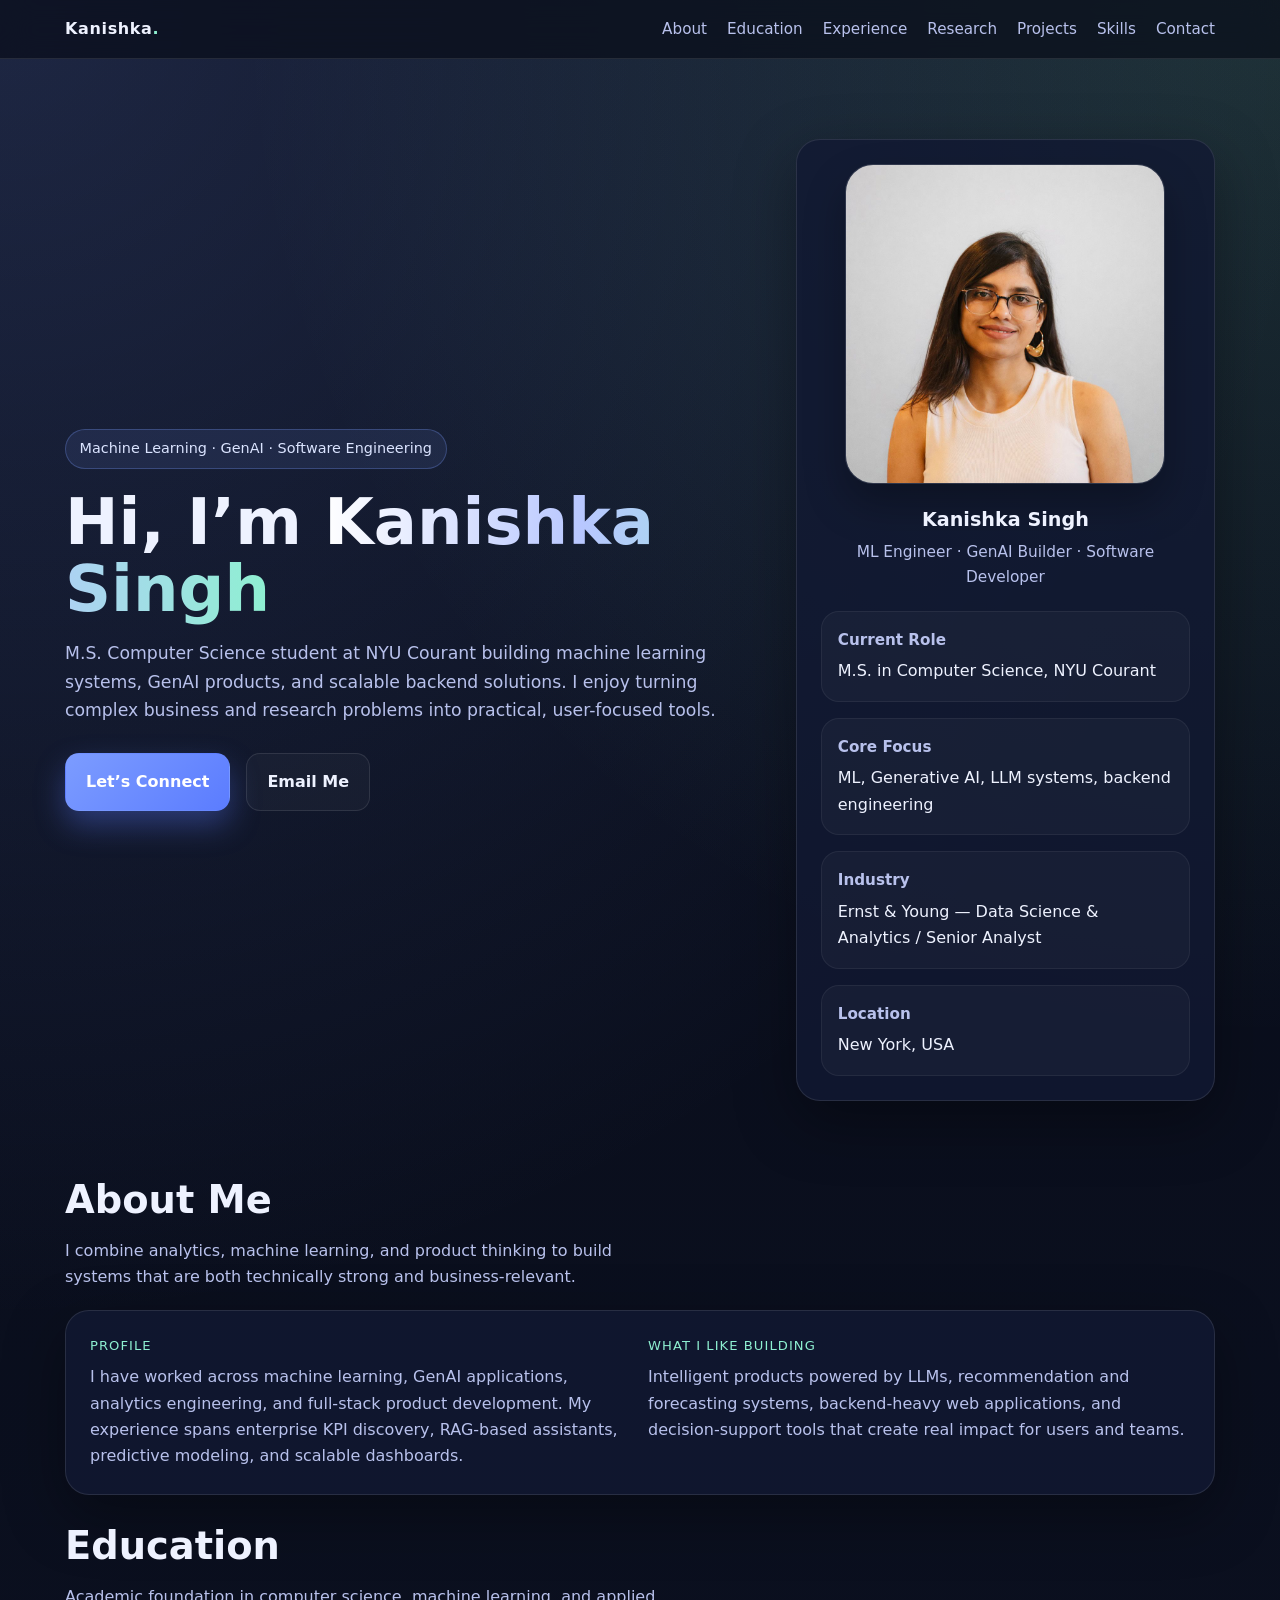
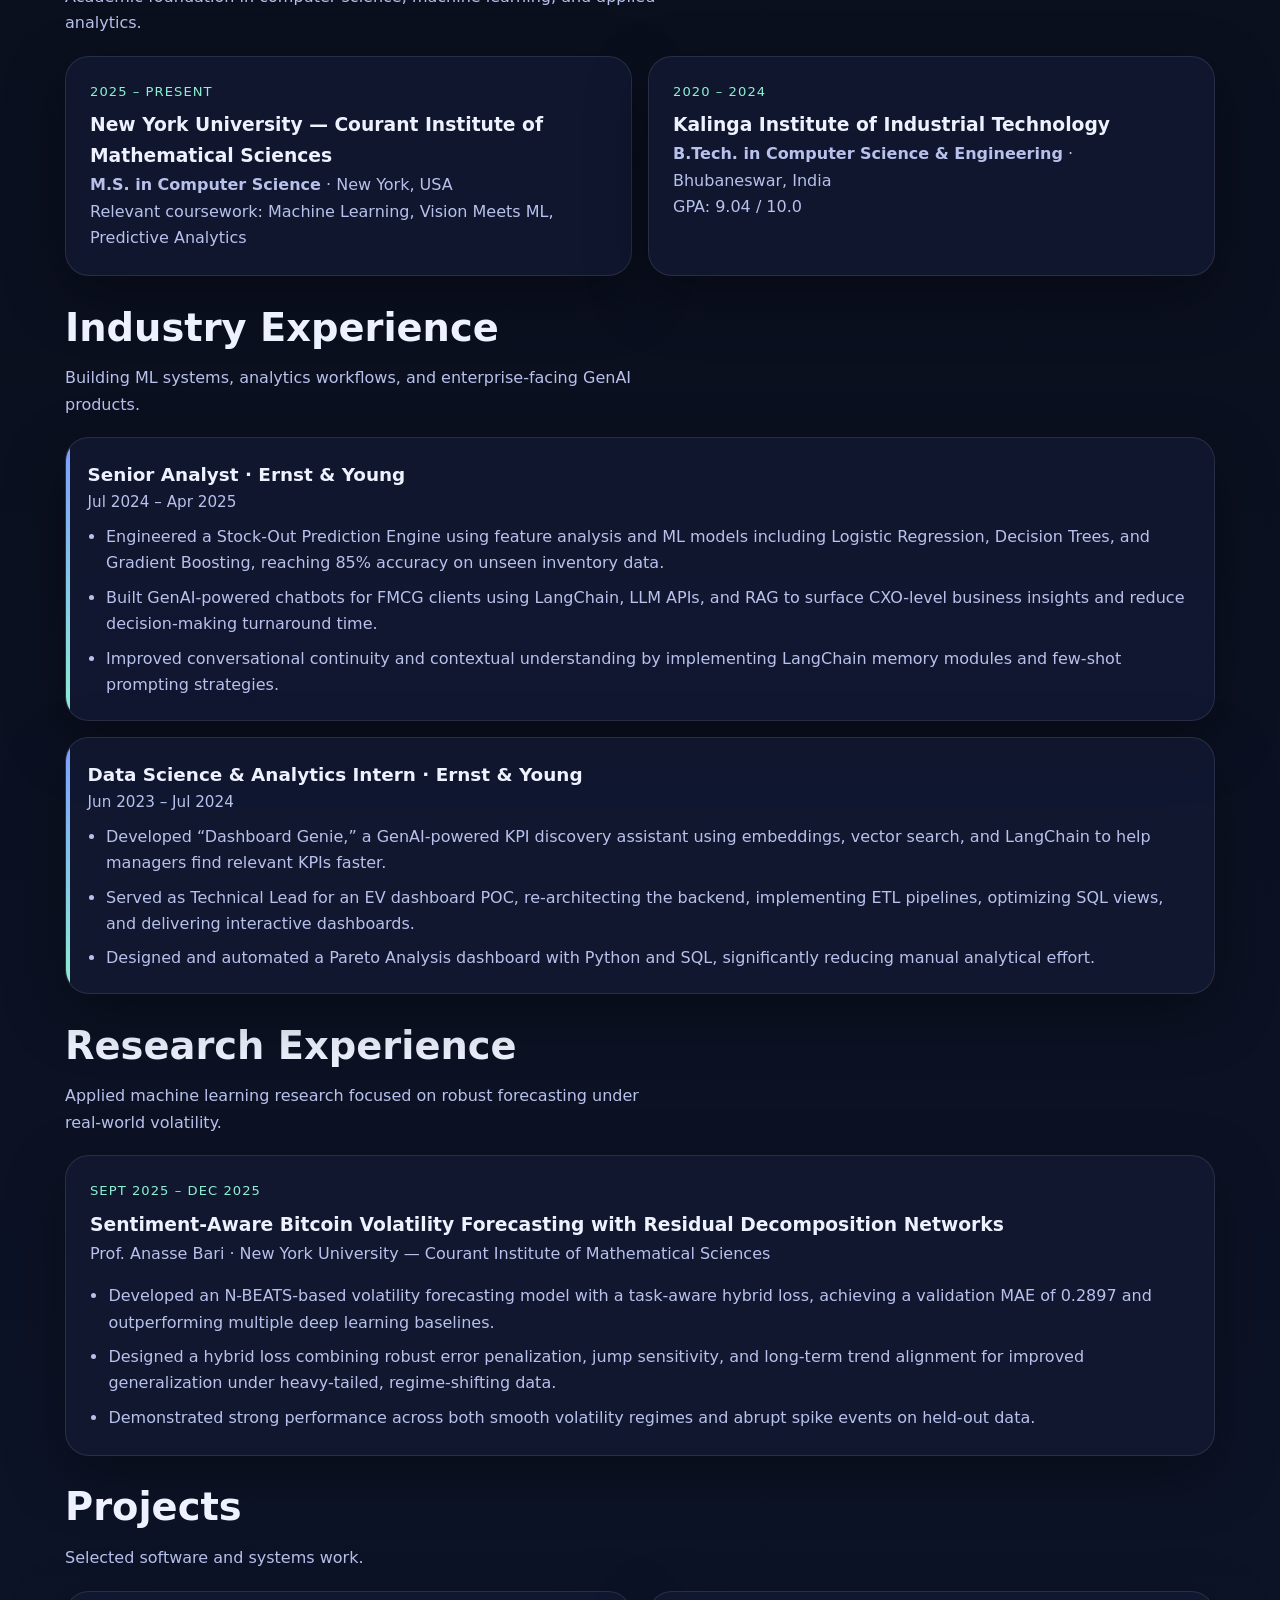
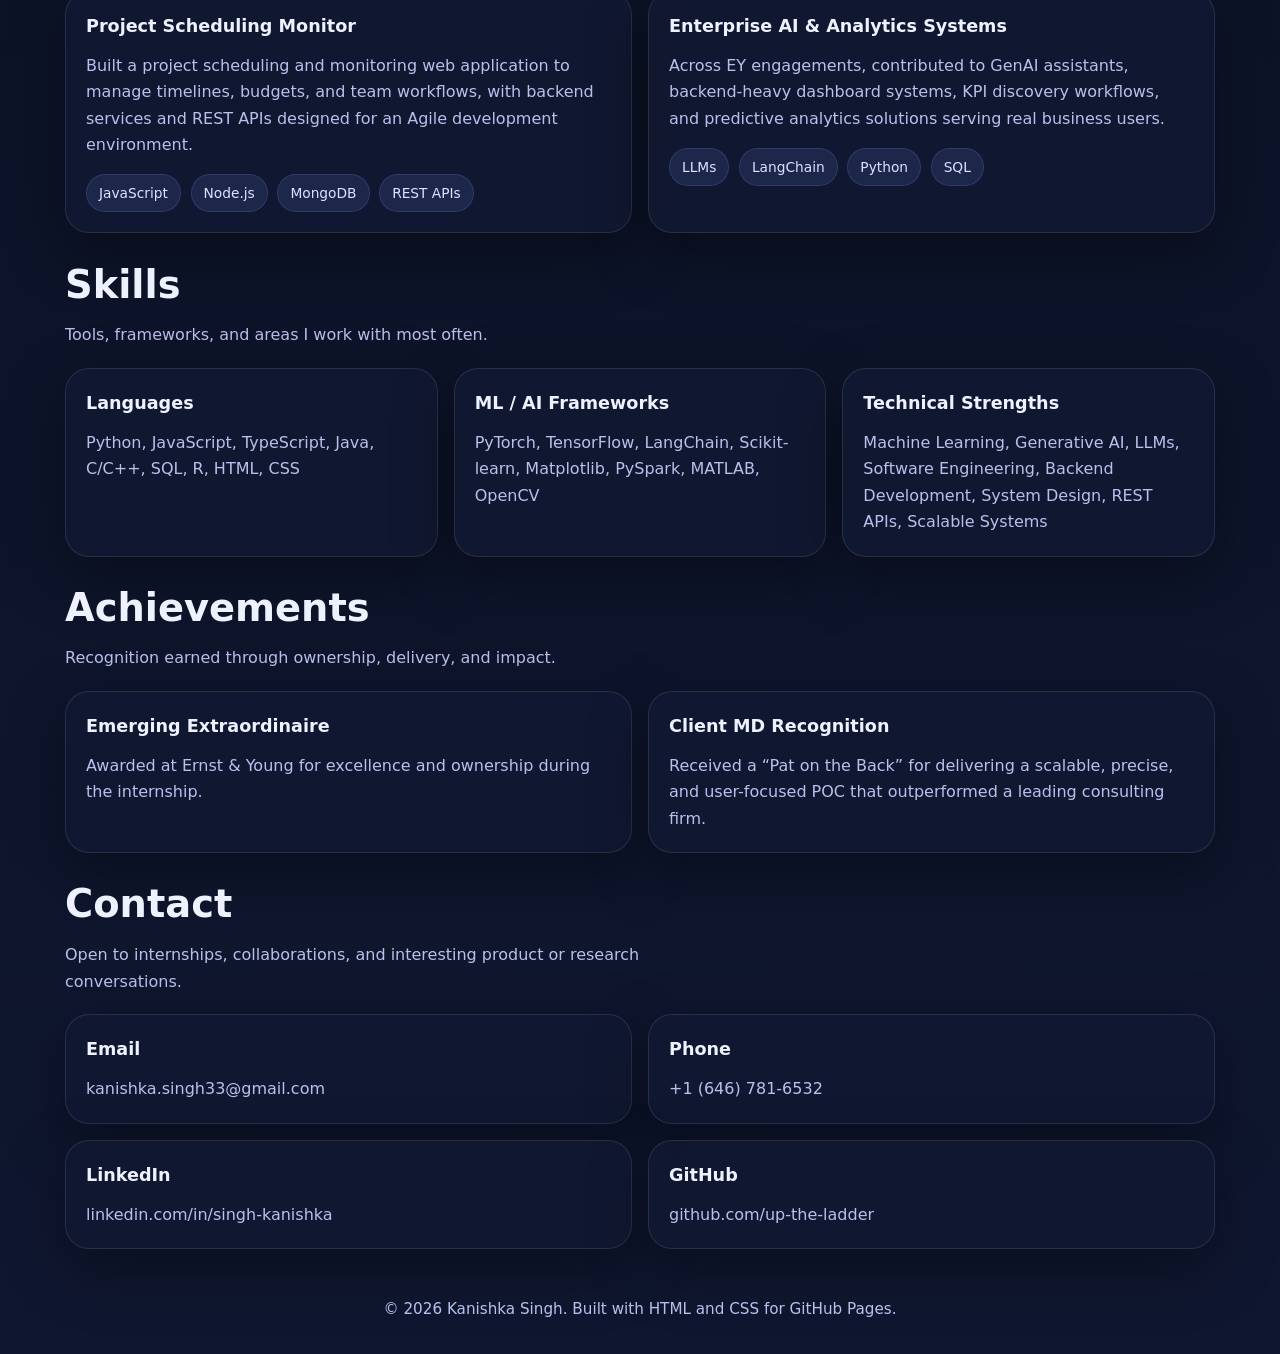
==== index.html @ 5710439f "Add files via upload" ====
<!DOCTYPE html>
<html lang="en">
<head>
  <meta charset="UTF-8" />
  <meta name="viewport" content="width=device-width, initial-scale=1.0" />
  <title>Kanishka Singh | Portfolio</title>
  <meta name="description" content="Portfolio website for Kanishka Singh - MS Computer Science student, ML engineer, and software builder." />
  <style>
    :root {
      --bg: #0b1020;
      --bg-soft: #121933;
      --card: rgba(18, 25, 51, 0.82);
      --text: #eef2ff;
      --muted: #b8c1ec;
      --accent: #7c9cff;
      --accent-2: #8ef0d1;
      --border: rgba(255, 255, 255, 0.1);
      --shadow: 0 20px 60px rgba(0, 0, 0, 0.35);
      --max-width: 1150px;
    }

    * {
      margin: 0;
      padding: 0;
      box-sizing: border-box;
    }

    html {
      scroll-behavior: smooth;
    }

    body {
      font-family: Inter, ui-sans-serif, system-ui, -apple-system, BlinkMacSystemFont, "Segoe UI", sans-serif;
      background:
        radial-gradient(circle at top left, rgba(124, 156, 255, 0.18), transparent 28%),
        radial-gradient(circle at top right, rgba(142, 240, 209, 0.16), transparent 22%),
        linear-gradient(180deg, #090d1a 0%, #0b1020 45%, #0f1730 100%);
      color: var(--text);
      line-height: 1.65;
    }

    a {
      color: inherit;
      text-decoration: none;
    }

    .container {
      width: min(var(--max-width), calc(100% - 2rem));
      margin: 0 auto;
    }

    .navbar {
      position: sticky;
      top: 0;
      z-index: 50;
      backdrop-filter: blur(16px);
      background: rgba(8, 12, 25, 0.68);
      border-bottom: 1px solid var(--border);
    }

    .nav-inner {
      display: flex;
      align-items: center;
      justify-content: space-between;
      padding: 1rem 0;
      gap: 1rem;
    }

    .brand {
      font-weight: 800;
      letter-spacing: 0.04em;
      font-size: 1rem;
    }

    .brand span {
      color: var(--accent-2);
    }

    .nav-links {
      display: flex;
      gap: 1.25rem;
      flex-wrap: wrap;
      color: var(--muted);
      font-size: 0.95rem;
    }

    .nav-links a:hover {
      color: var(--text);
    }

    .hero {
      padding: 5rem 0 3rem;
    }

    .hero-grid {
      display: grid;
      grid-template-columns: 1.25fr 0.75fr;
      gap: 2rem;
      align-items: center;
    }

    .eyebrow {
      display: inline-flex;
      align-items: center;
      gap: 0.5rem;
      padding: 0.45rem 0.85rem;
      border: 1px solid rgba(124, 156, 255, 0.28);
      background: rgba(124, 156, 255, 0.1);
      border-radius: 999px;
      color: #dbe4ff;
      font-size: 0.9rem;
      margin-bottom: 1.25rem;
    }

    h1 {
      font-size: clamp(2.6rem, 5vw, 4.8rem);
      line-height: 1.05;
      margin-bottom: 1rem;
    }

    .gradient-text {
      background: linear-gradient(90deg, #ffffff 0%, #b8c7ff 48%, #8ef0d1 100%);
      -webkit-background-clip: text;
      -webkit-text-fill-color: transparent;
      background-clip: text;
    }

    .hero p {
      color: var(--muted);
      font-size: 1.08rem;
      max-width: 62ch;
    }

    .hero-actions {
      display: flex;
      gap: 1rem;
      flex-wrap: wrap;
      margin-top: 1.75rem;
    }

    .btn {
      display: inline-flex;
      align-items: center;
      justify-content: center;
      gap: 0.5rem;
      padding: 0.95rem 1.25rem;
      border-radius: 14px;
      border: 1px solid transparent;
      font-weight: 700;
      transition: 0.25s ease;
    }

    .btn-primary {
      background: linear-gradient(135deg, var(--accent), #5b7cff);
      color: white;
      box-shadow: 0 14px 30px rgba(91, 124, 255, 0.35);
    }

    .btn-primary:hover {
      transform: translateY(-2px);
    }

    .btn-secondary {
      border-color: var(--border);
      background: rgba(255, 255, 255, 0.03);
      color: var(--text);
    }

    .btn-secondary:hover {
      background: rgba(255, 255, 255, 0.06);
    }

    .hero-card,
    .section-card,
    .skill-card,
    .timeline-item,
    .project-card,
    .achievement-card,
    .contact-card {
      background: var(--card);
      border: 1px solid var(--border);
      border-radius: 24px;
      box-shadow: var(--shadow);
    }

    .hero-card {
      padding: 1.5rem;
    }

    .profile-wrap {
      display: flex;
      flex-direction: column;
      align-items: center;
      gap: 1.25rem;
      margin-bottom: 1.25rem;
    }

    .profile-image {
      width: min(100%, 320px);
      aspect-ratio: 1 / 1;
      object-fit: cover;
      border-radius: 28px;
      border: 1px solid rgba(255, 255, 255, 0.12);
      box-shadow: 0 20px 40px rgba(0, 0, 0, 0.28);
    }

    .profile-caption {
      text-align: center;
    }

    .profile-caption h3 {
      font-size: 1.2rem;
      margin-bottom: 0.25rem;
    }

    .profile-caption p {
      color: var(--muted);
      font-size: 0.96rem;
    }

    .stat-list {
      display: grid;
      gap: 1rem;
    }

    .stat {
      padding: 1rem;
      border-radius: 18px;
      background: rgba(255, 255, 255, 0.03);
      border: 1px solid rgba(255, 255, 255, 0.06);
    }

    .stat h3 {
      font-size: 0.95rem;
      color: var(--muted);
      margin-bottom: 0.35rem;
      font-weight: 600;
    }

    .stat p {
      color: var(--text);
      font-size: 1rem;
    }

    section {
      padding: 1.2rem 0 0;
    }

    .section-header {
      margin-bottom: 1.2rem;
    }

    .section-header h2 {
      font-size: clamp(1.7rem, 3vw, 2.5rem);
      margin-bottom: 0.4rem;
    }

    .section-header p {
      color: var(--muted);
      max-width: 60ch;
    }

    .section-card {
      padding: 1.5rem;
    }

    .about-grid,
    .skills-grid,
    .projects-grid,
    .achievements-grid,
    .contact-grid,
    .education-grid {
      display: grid;
      gap: 1rem;
    }

    .about-grid,
    .education-grid,
    .contact-grid {
      grid-template-columns: repeat(2, minmax(0, 1fr));
    }

    .skills-grid {
      grid-template-columns: repeat(3, minmax(0, 1fr));
    }

    .projects-grid,
    .achievements-grid {
      grid-template-columns: repeat(2, minmax(0, 1fr));
    }

    .label {
      color: var(--accent-2);
      font-size: 0.82rem;
      text-transform: uppercase;
      letter-spacing: 0.08em;
      margin-bottom: 0.5rem;
      display: block;
    }

    .muted {
      color: var(--muted);
    }

    .timeline {
      display: grid;
      gap: 1rem;
    }

    .timeline-item {
      padding: 1.35rem;
      position: relative;
      overflow: hidden;
    }

    .timeline-item::before {
      content: "";
      position: absolute;
      left: 0;
      top: 0;
      width: 4px;
      height: 100%;
      background: linear-gradient(180deg, var(--accent), var(--accent-2));
    }

    .timeline-top {
      display: flex;
      justify-content: space-between;
      gap: 1rem;
      flex-wrap: wrap;
      margin-bottom: 0.55rem;
    }

    .timeline-top h3 {
      font-size: 1.15rem;
    }

    .timeline-meta {
      color: var(--muted);
      font-size: 0.95rem;
    }

    ul {
      padding-left: 1.15rem;
    }

    li + li {
      margin-top: 0.5rem;
    }

    .skill-card,
    .project-card,
    .achievement-card,
    .contact-card {
      padding: 1.25rem;
    }

    .skill-card h3,
    .project-card h3,
    .achievement-card h3,
    .contact-card h3 {
      margin-bottom: 0.75rem;
      font-size: 1.1rem;
    }

    .tags {
      display: flex;
      flex-wrap: wrap;
      gap: 0.6rem;
      margin-top: 1rem;
    }

    .tag {
      font-size: 0.86rem;
      padding: 0.42rem 0.75rem;
      border-radius: 999px;
      background: rgba(124, 156, 255, 0.12);
      border: 1px solid rgba(124, 156, 255, 0.18);
      color: #dbe4ff;
    }

    .contact-link {
      display: block;
      color: var(--muted);
      word-break: break-word;
    }

    .contact-link:hover {
      color: var(--text);
    }

    footer {
      padding: 3rem 0 2rem;
      color: var(--muted);
      text-align: center;
      font-size: 0.95rem;
    }

    @media (max-width: 960px) {
      .hero-grid,
      .about-grid,
      .education-grid,
      .skills-grid,
      .projects-grid,
      .achievements-grid,
      .contact-grid {
        grid-template-columns: 1fr;
      }

      .nav-inner {
        flex-direction: column;
        align-items: flex-start;
      }
    }

    @media (max-width: 640px) {
      .hero {
        padding-top: 3.5rem;
      }

      .btn {
        width: 100%;
      }

      .hero-actions {
        flex-direction: column;
      }
    }
  </style>
</head>
<body>
  <header class="navbar">
    <div class="container nav-inner">
      <a href="#home" class="brand">Kanishka<span>.</span></a>
      <nav class="nav-links">
        <a href="#about">About</a>
        <a href="#education">Education</a>
        <a href="#experience">Experience</a>
        <a href="#research">Research</a>
        <a href="#projects">Projects</a>
        <a href="#skills">Skills</a>
        <a href="#contact">Contact</a>
      </nav>
    </div>
  </header>

  <main>
    <section class="hero" id="home">
      <div class="container hero-grid">
        <div>
          <div class="eyebrow">Machine Learning · GenAI · Software Engineering</div>
          <h1>
            Hi, I’m <span class="gradient-text">Kanishka Singh</span>
          </h1>
          <p>
            M.S. Computer Science student at NYU Courant building machine learning systems, GenAI products,
            and scalable backend solutions. I enjoy turning complex business and research problems into practical,
            user-focused tools.
          </p>
          <div class="hero-actions">
            <a class="btn btn-primary" href="#contact">Let’s Connect</a>
            <a class="btn btn-secondary" href="mailto:kanishka.singh33@gmail.com">Email Me</a>
          </div>
        </div>

        <aside class="hero-card">
          <div class="profile-wrap">
            <img class="profile-image" src="profile.jpg" alt="Portrait of Kanishka Singh" />
            <div class="profile-caption">
              <h3>Kanishka Singh</h3>
              <p>ML Engineer · GenAI Builder · Software Developer</p>
            </div>
          </div>
          <div class="stat-list">
            <div class="stat">
              <h3>Current Role</h3>
              <p>M.S. in Computer Science, NYU Courant</p>
            </div>
            <div class="stat">
              <h3>Core Focus</h3>
              <p>ML, Generative AI, LLM systems, backend engineering</p>
            </div>
            <div class="stat">
              <h3>Industry</h3>
              <p>Ernst &amp; Young — Data Science &amp; Analytics / Senior Analyst</p>
            </div>
            <div class="stat">
              <h3>Location</h3>
              <p>New York, USA</p>
            </div>
          </div>
        </aside>
      </div>
    </section>

    <section id="about">
      <div class="container">
        <div class="section-header">
          <h2>About Me</h2>
          <p>
            I combine analytics, machine learning, and product thinking to build systems that are both technically
            strong and business-relevant.
          </p>
        </div>
        <div class="section-card about-grid">
          <div>
            <span class="label">Profile</span>
            <p class="muted">
              I have worked across machine learning, GenAI applications, analytics engineering, and full-stack
              product development. My experience spans enterprise KPI discovery, RAG-based assistants,
              predictive modeling, and scalable dashboards.
            </p>
          </div>
          <div>
            <span class="label">What I Like Building</span>
            <p class="muted">
              Intelligent products powered by LLMs, recommendation and forecasting systems, backend-heavy web
              applications, and decision-support tools that create real impact for users and teams.
            </p>
          </div>
        </div>
      </div>
    </section>

    <section id="education">
      <div class="container">
        <div class="section-header">
          <h2>Education</h2>
          <p>Academic foundation in computer science, machine learning, and applied analytics.</p>
        </div>
        <div class="education-grid">
          <article class="section-card">
            <span class="label">2025 – Present</span>
            <h3>New York University — Courant Institute of Mathematical Sciences</h3>
            <p class="muted"><strong>M.S. in Computer Science</strong> · New York, USA</p>
            <p class="muted">Relevant coursework: Machine Learning, Vision Meets ML, Predictive Analytics</p>
          </article>
          <article class="section-card">
            <span class="label">2020 – 2024</span>
            <h3>Kalinga Institute of Industrial Technology</h3>
            <p class="muted"><strong>B.Tech. in Computer Science &amp; Engineering</strong> · Bhubaneswar, India</p>
            <p class="muted">GPA: 9.04 / 10.0</p>
          </article>
        </div>
      </div>
    </section>

    <section id="experience">
      <div class="container">
        <div class="section-header">
          <h2>Industry Experience</h2>
          <p>Building ML systems, analytics workflows, and enterprise-facing GenAI products.</p>
        </div>
        <div class="timeline">
          <article class="timeline-item">
            <div class="timeline-top">
              <div>
                <h3>Senior Analyst · Ernst &amp; Young</h3>
                <p class="timeline-meta">Jul 2024 – Apr 2025</p>
              </div>
            </div>
            <ul class="muted">
              <li>Engineered a Stock-Out Prediction Engine using feature analysis and ML models including Logistic Regression, Decision Trees, and Gradient Boosting, reaching 85% accuracy on unseen inventory data.</li>
              <li>Built GenAI-powered chatbots for FMCG clients using LangChain, LLM APIs, and RAG to surface CXO-level business insights and reduce decision-making turnaround time.</li>
              <li>Improved conversational continuity and contextual understanding by implementing LangChain memory modules and few-shot prompting strategies.</li>
            </ul>
          </article>

          <article class="timeline-item">
            <div class="timeline-top">
              <div>
                <h3>Data Science &amp; Analytics Intern · Ernst &amp; Young</h3>
                <p class="timeline-meta">Jun 2023 – Jul 2024</p>
              </div>
            </div>
            <ul class="muted">
              <li>Developed “Dashboard Genie,” a GenAI-powered KPI discovery assistant using embeddings, vector search, and LangChain to help managers find relevant KPIs faster.</li>
              <li>Served as Technical Lead for an EV dashboard POC, re-architecting the backend, implementing ETL pipelines, optimizing SQL views, and delivering interactive dashboards.</li>
              <li>Designed and automated a Pareto Analysis dashboard with Python and SQL, significantly reducing manual analytical effort.</li>
            </ul>
          </article>
        </div>
      </div>
    </section>

    <section id="research">
      <div class="container">
        <div class="section-header">
          <h2>Research Experience</h2>
          <p>Applied machine learning research focused on robust forecasting under real-world volatility.</p>
        </div>
        <article class="section-card">
          <span class="label">Sept 2025 – Dec 2025</span>
          <h3>Sentiment-Aware Bitcoin Volatility Forecasting with Residual Decomposition Networks</h3>
          <p class="muted">Prof. Anasse Bari · New York University — Courant Institute of Mathematical Sciences</p>
          <ul class="muted" style="margin-top: 1rem;">
            <li>Developed an N-BEATS-based volatility forecasting model with a task-aware hybrid loss, achieving a validation MAE of 0.2897 and outperforming multiple deep learning baselines.</li>
            <li>Designed a hybrid loss combining robust error penalization, jump sensitivity, and long-term trend alignment for improved generalization under heavy-tailed, regime-shifting data.</li>
            <li>Demonstrated strong performance across both smooth volatility regimes and abrupt spike events on held-out data.</li>
          </ul>
        </article>
      </div>
    </section>

    <section id="projects">
      <div class="container">
        <div class="section-header">
          <h2>Projects</h2>
          <p>Selected software and systems work.</p>
        </div>
        <div class="projects-grid">
          <article class="project-card">
            <h3>Project Scheduling Monitor</h3>
            <p class="muted">
              Built a project scheduling and monitoring web application to manage timelines, budgets, and team
              workflows, with backend services and REST APIs designed for an Agile development environment.
            </p>
            <div class="tags">
              <span class="tag">JavaScript</span>
              <span class="tag">Node.js</span>
              <span class="tag">MongoDB</span>
              <span class="tag">REST APIs</span>
            </div>
          </article>

          <article class="project-card">
            <h3>Enterprise AI &amp; Analytics Systems</h3>
            <p class="muted">
              Across EY engagements, contributed to GenAI assistants, backend-heavy dashboard systems, KPI
              discovery workflows, and predictive analytics solutions serving real business users.
            </p>
            <div class="tags">
              <span class="tag">LLMs</span>
              <span class="tag">LangChain</span>
              <span class="tag">Python</span>
              <span class="tag">SQL</span>
            </div>
          </article>
        </div>
      </div>
    </section>

    <section id="skills">
      <div class="container">
        <div class="section-header">
          <h2>Skills</h2>
          <p>Tools, frameworks, and areas I work with most often.</p>
        </div>
        <div class="skills-grid">
          <article class="skill-card">
            <h3>Languages</h3>
            <p class="muted">Python, JavaScript, TypeScript, Java, C/C++, SQL, R, HTML, CSS</p>
          </article>
          <article class="skill-card">
            <h3>ML / AI Frameworks</h3>
            <p class="muted">PyTorch, TensorFlow, LangChain, Scikit-learn, Matplotlib, PySpark, MATLAB, OpenCV</p>
          </article>
          <article class="skill-card">
            <h3>Technical Strengths</h3>
            <p class="muted">Machine Learning, Generative AI, LLMs, Software Engineering, Backend Development, System Design, REST APIs, Scalable Systems</p>
          </article>
        </div>
      </div>
    </section>

    <section id="achievements">
      <div class="container">
        <div class="section-header">
          <h2>Achievements</h2>
          <p>Recognition earned through ownership, delivery, and impact.</p>
        </div>
        <div class="achievements-grid">
          <article class="achievement-card">
            <h3>Emerging Extraordinaire</h3>
            <p class="muted">Awarded at Ernst &amp; Young for excellence and ownership during the internship.</p>
          </article>
          <article class="achievement-card">
            <h3>Client MD Recognition</h3>
            <p class="muted">Received a “Pat on the Back” for delivering a scalable, precise, and user-focused POC that outperformed a leading consulting firm.</p>
          </article>
        </div>
      </div>
    </section>

    <section id="contact">
      <div class="container">
        <div class="section-header">
          <h2>Contact</h2>
          <p>Open to internships, collaborations, and interesting product or research conversations.</p>
        </div>
        <div class="contact-grid">
          <article class="contact-card">
            <h3>Email</h3>
            <a class="contact-link" href="mailto:kanishka.singh33@gmail.com">kanishka.singh33@gmail.com</a>
          </article>
          <article class="contact-card">
            <h3>Phone</h3>
            <a class="contact-link" href="tel:+16467816532">+1 (646) 781-6532</a>
          </article>
          <article class="contact-card">
            <h3>LinkedIn</h3>
            <a class="contact-link" href="https://www.linkedin.com/in/singh-kanishka/" target="_blank" rel="noreferrer">linkedin.com/in/singh-kanishka</a>
          </article>
          <article class="contact-card">
            <h3>GitHub</h3>
            <a class="contact-link" href="https://github.com/up-the-ladder" target="_blank" rel="noreferrer">github.com/up-the-ladder</a>
          </article>
        </div>
      </div>
    </section>
  </main>

  <footer>
    <div class="container">
      <p>© 2026 Kanishka Singh. Built with HTML and CSS for GitHub Pages.</p>
    </div>
  </footer>
</body>
</html>
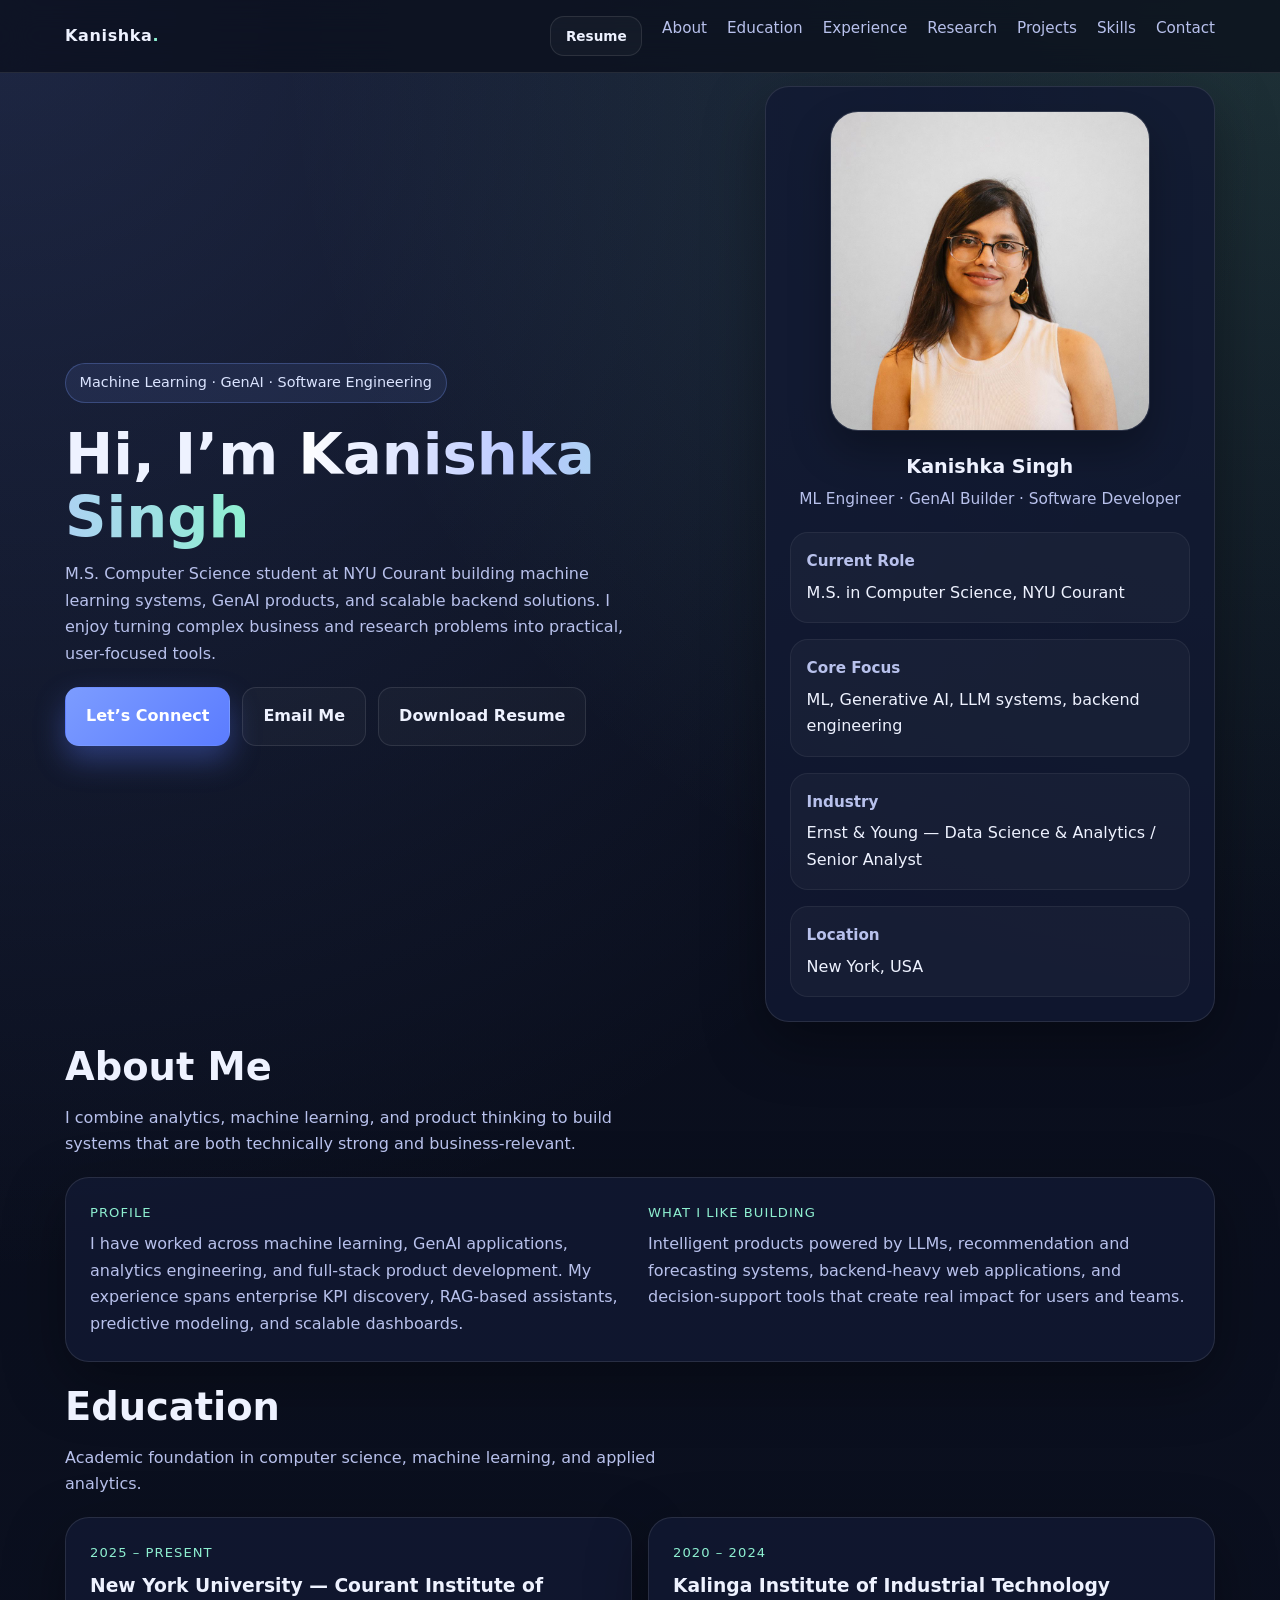
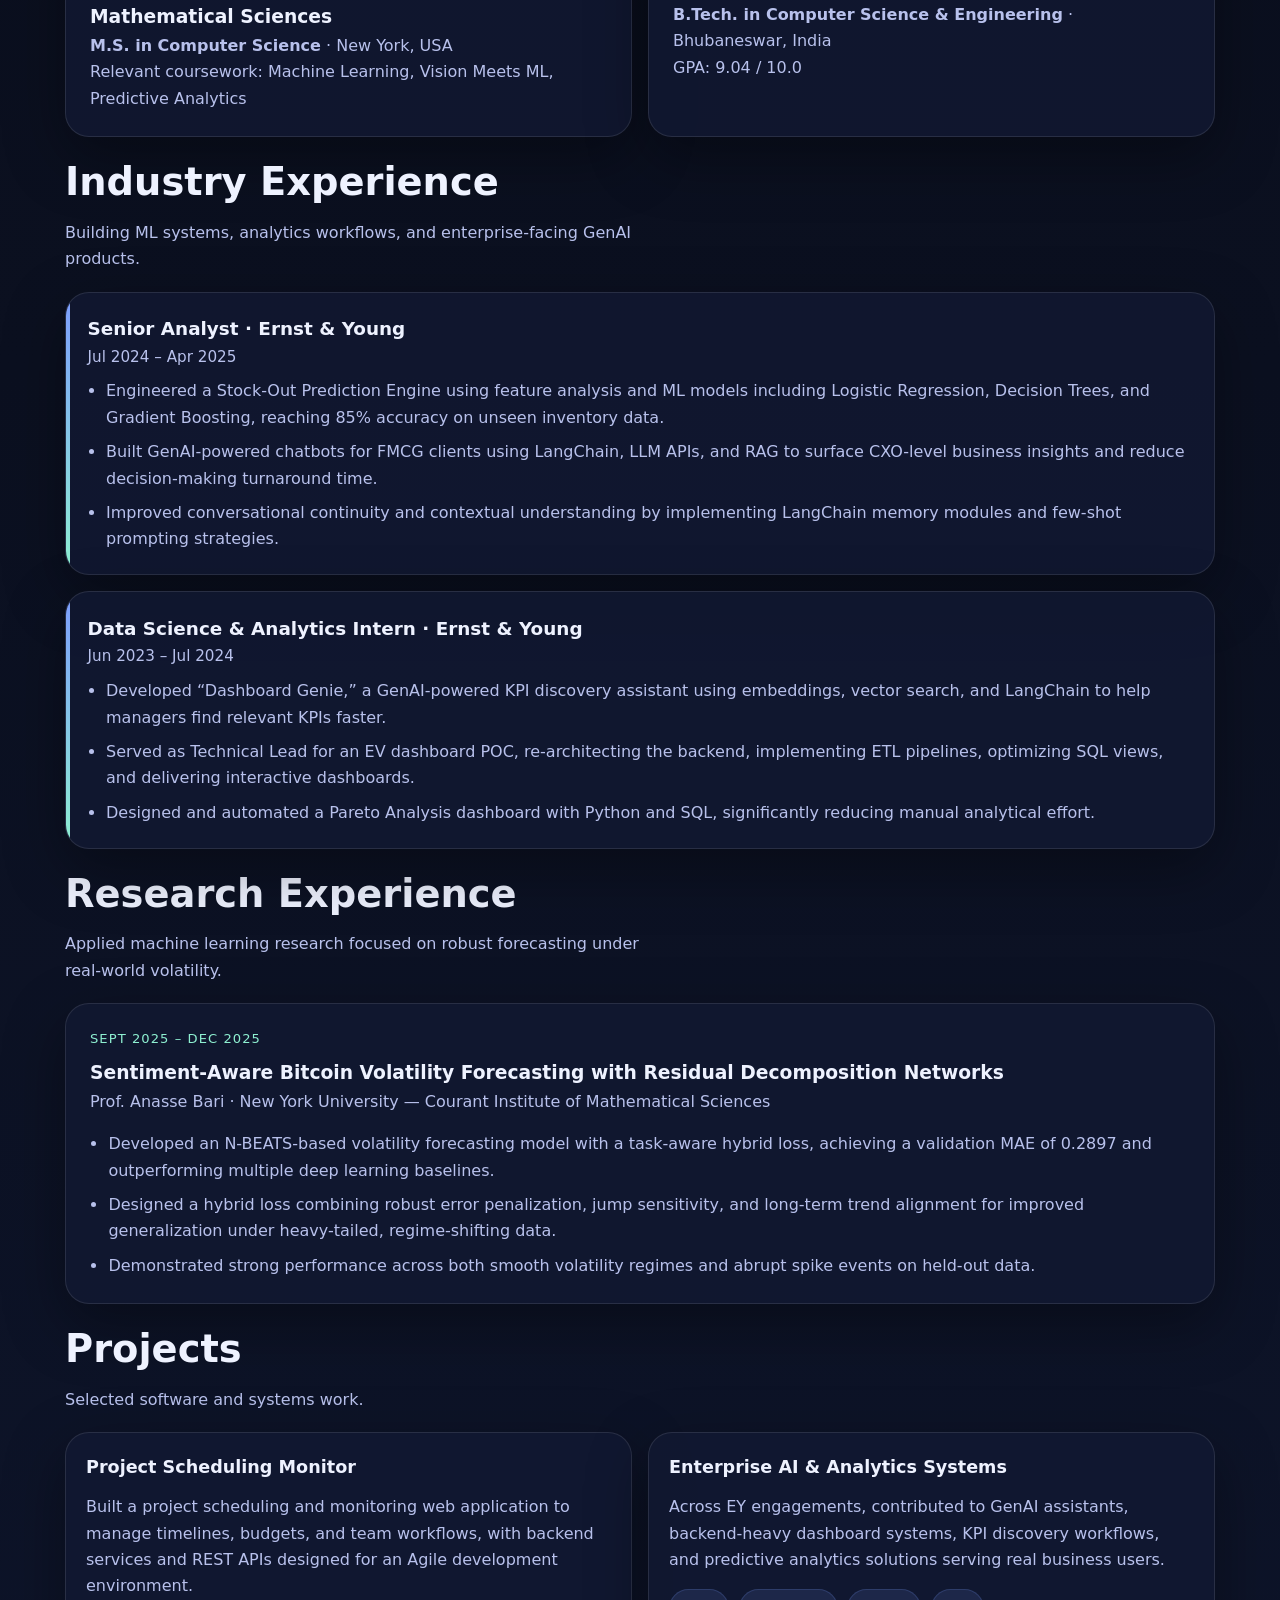
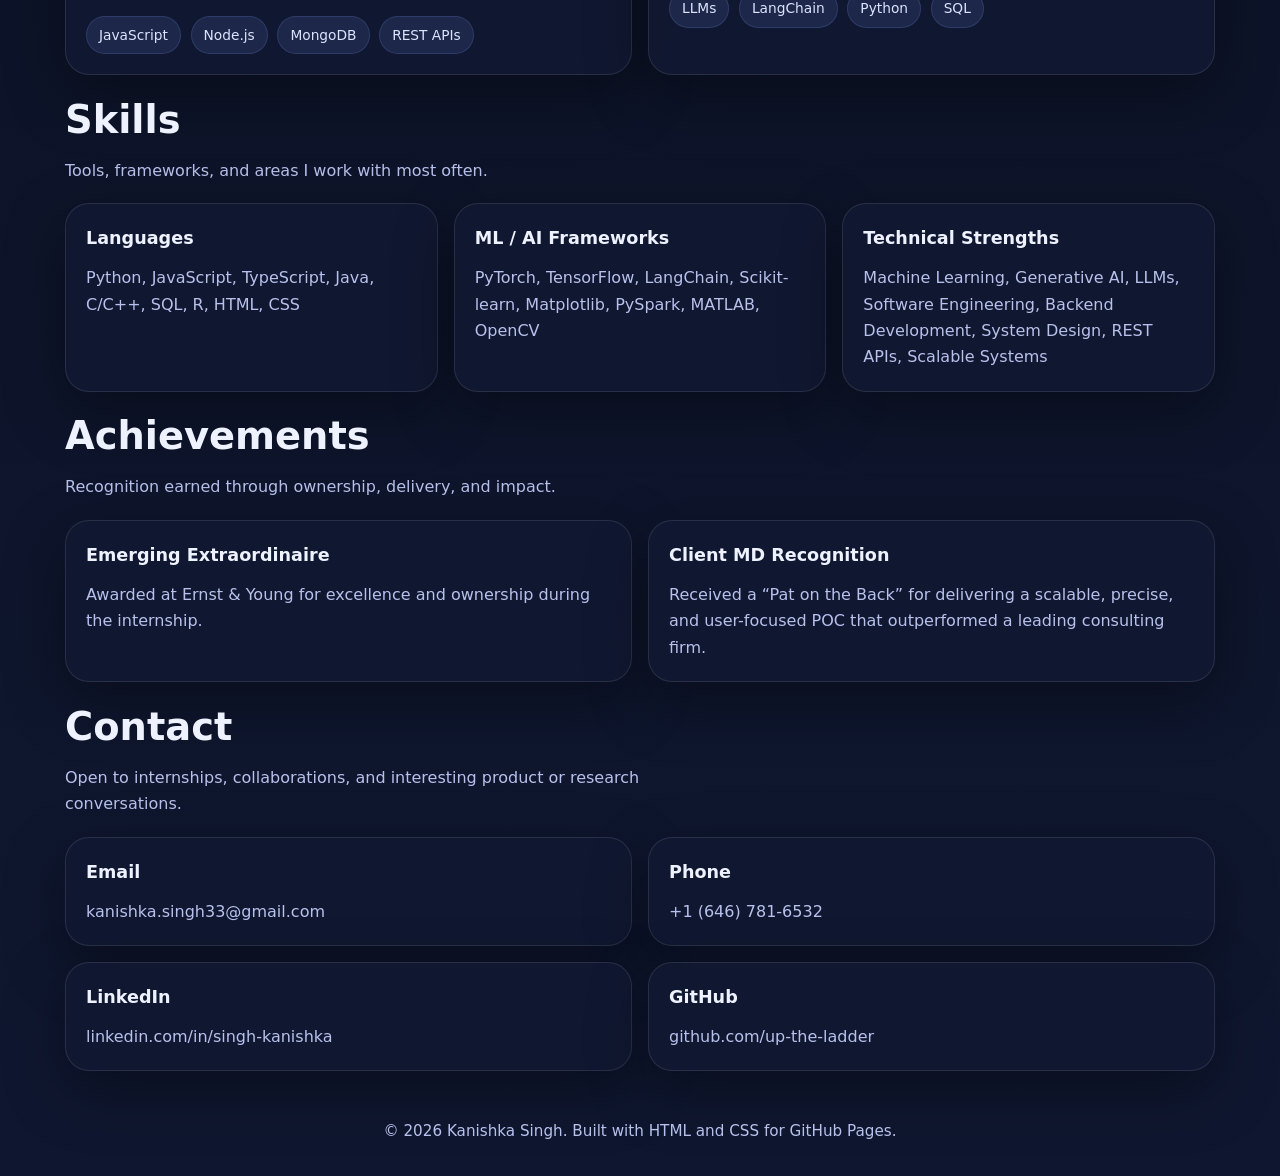
==== commit 3b6cceed: "index.html" ====
--- a/index.html
+++ b/index.html
@@ -88,14 +88,48 @@
       color: var(--text);
     }
 
+    
+    .top-marquee-track {
+      display: flex;
+      width: max-content;
+      gap: 0.9rem;
+      padding: 0.7rem 0;
+      animation: marqueeScroll 18s linear infinite;
+    }
+
+    .top-badge {
+      display: inline-flex;
+      align-items: center;
+      gap: 0.55rem;
+      padding: 0.55rem 0.9rem;
+      border-radius: 999px;
+      border: 1px solid rgba(255, 255, 255, 0.1);
+      background: rgba(124, 156, 255, 0.08);
+      color: var(--text);
+      font-size: 0.92rem;
+      white-space: nowrap;
+    }
+
+    .top-badge strong {
+      color: var(--accent-2);
+      font-weight: 700;
+    }
+
+          to {
+        transform: translateX(-50%);
+      }
+    }
+
+        }
+
     .hero {
-      padding: 5rem 0 3rem;
+      padding: 3rem 0 2rem;
     }
 
     .hero-grid {
       display: grid;
-      grid-template-columns: 1.25fr 0.75fr;
-      gap: 2rem;
+      grid-template-columns: 1.2fr 0.8fr;
+      gap: 1.5rem;
       align-items: center;
     }
 
@@ -113,9 +147,9 @@
     }
 
     h1 {
-      font-size: clamp(2.6rem, 5vw, 4.8rem);
-      line-height: 1.05;
-      margin-bottom: 1rem;
+      font-size: clamp(2.4rem, 4.5vw, 4rem);
+      line-height: 1.1;
+      margin-bottom: 0.75rem;
     }
 
     .gradient-text {
@@ -127,15 +161,15 @@
 
     .hero p {
       color: var(--muted);
-      font-size: 1.08rem;
-      max-width: 62ch;
+      font-size: 1rem;
+      max-width: 55ch;
     }
 
     .hero-actions {
       display: flex;
-      gap: 1rem;
+      gap: 0.75rem;
       flex-wrap: wrap;
-      margin-top: 1.75rem;
+      margin-top: 1.25rem;
     }
 
     .btn {
@@ -243,7 +277,7 @@
     }
 
     section {
-      padding: 1.2rem 0 0;
+      padding: 0.8rem 0 0;
     }
 
     .section-header {
@@ -433,6 +467,7 @@
     <div class="container nav-inner">
       <a href="#home" class="brand">Kanishka<span>.</span></a>
       <nav class="nav-links">
+        <a href="resume.pdf" target="_blank" class="btn btn-secondary" style="padding:0.5rem 0.9rem; font-size:0.85rem;">Resume</a>
         <a href="#about">About</a>
         <a href="#education">Education</a>
         <a href="#experience">Experience</a>
@@ -444,7 +479,7 @@
     </div>
   </header>
 
-  <main>
+    <main>
     <section class="hero" id="home">
       <div class="container hero-grid">
         <div>
@@ -460,6 +495,7 @@
           <div class="hero-actions">
             <a class="btn btn-primary" href="#contact">Let’s Connect</a>
             <a class="btn btn-secondary" href="mailto:kanishka.singh33@gmail.com">Email Me</a>
+            <a class="btn btn-secondary" href="resume.pdf" target="_blank">Download Resume</a>
           </div>
         </div>
 
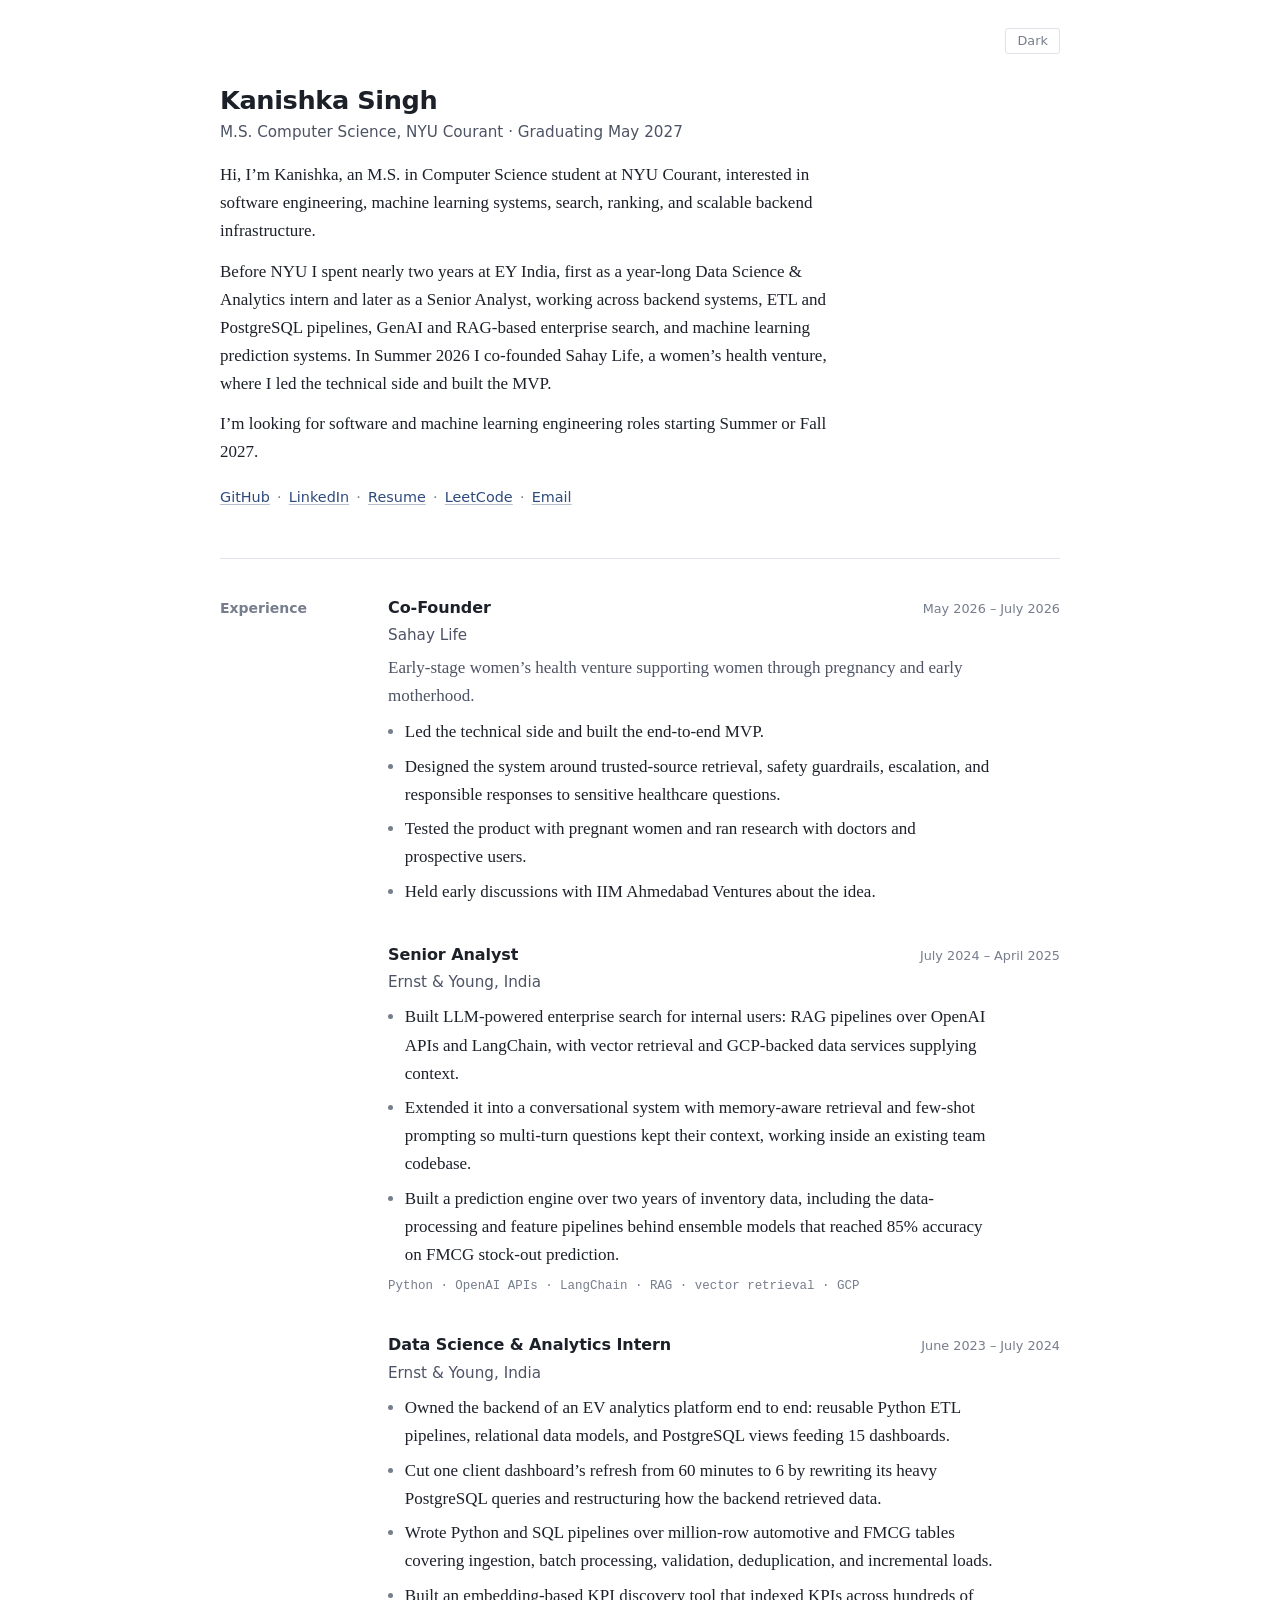
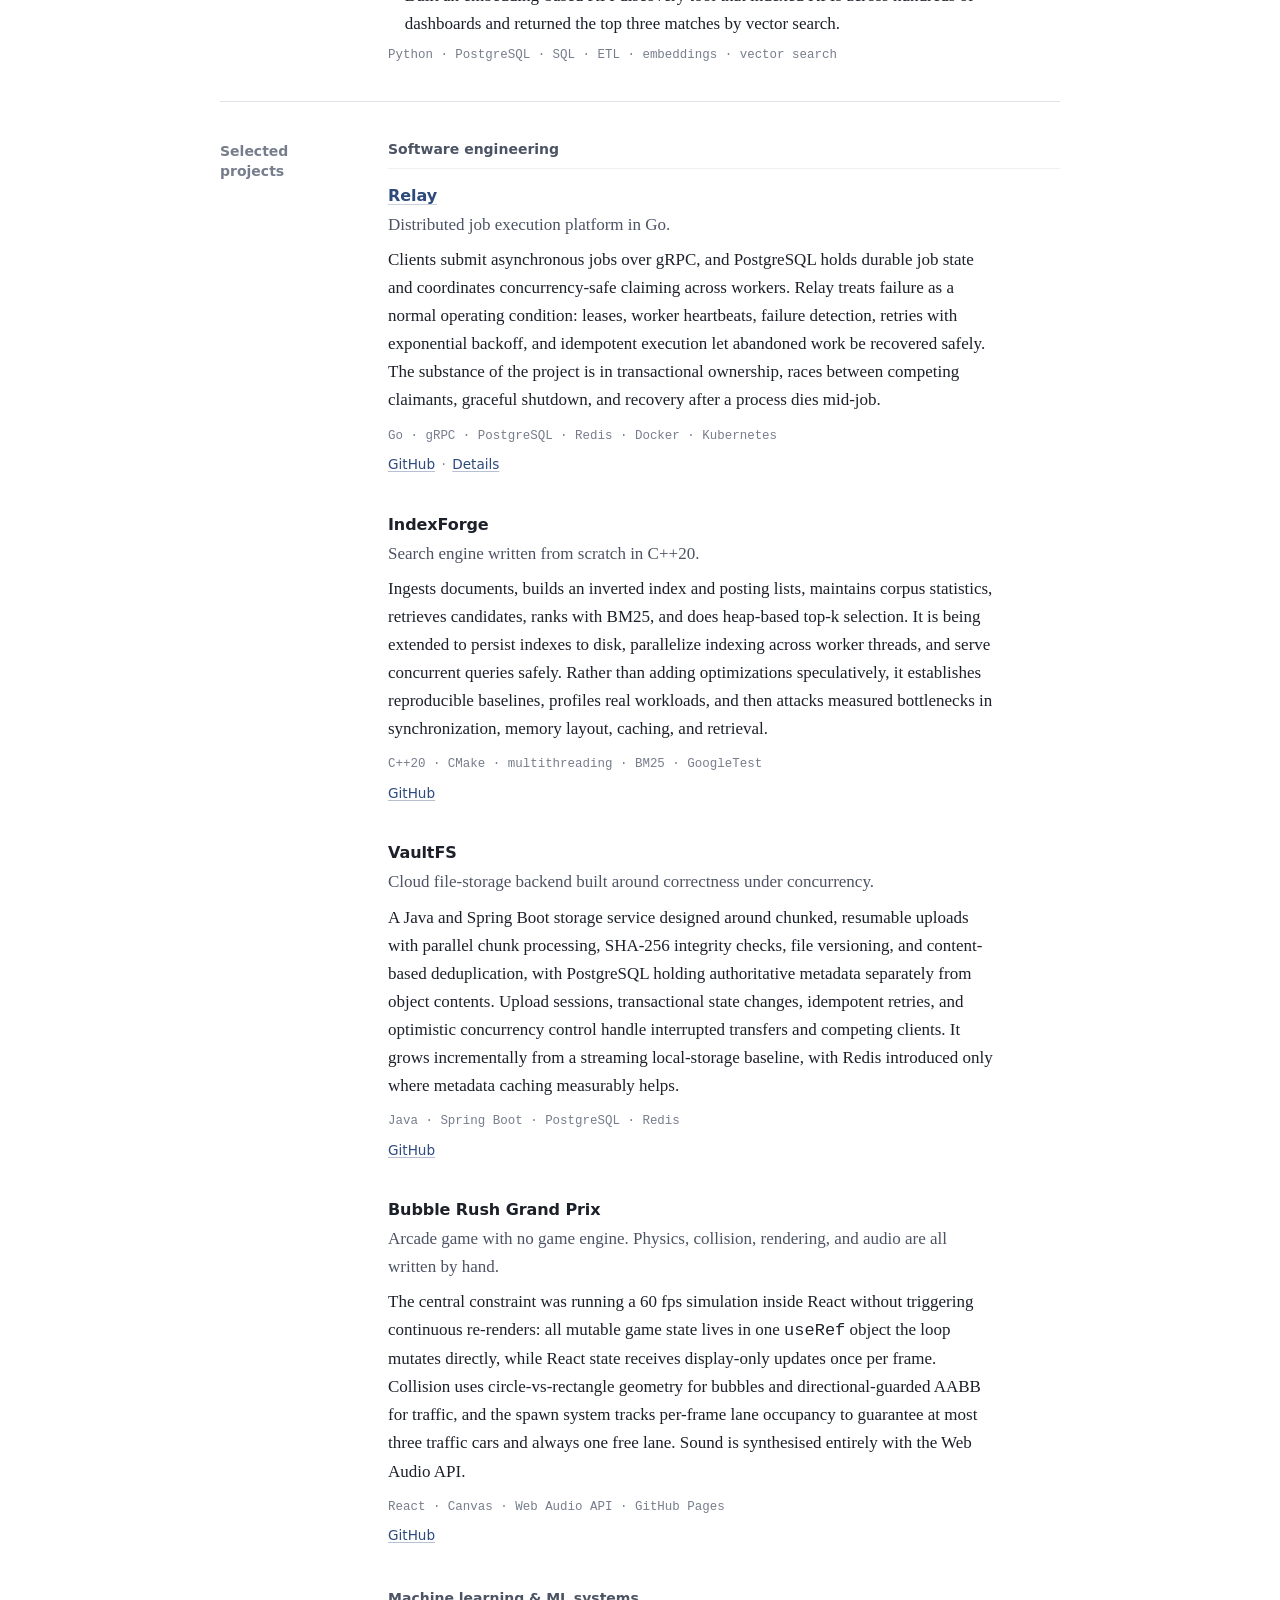
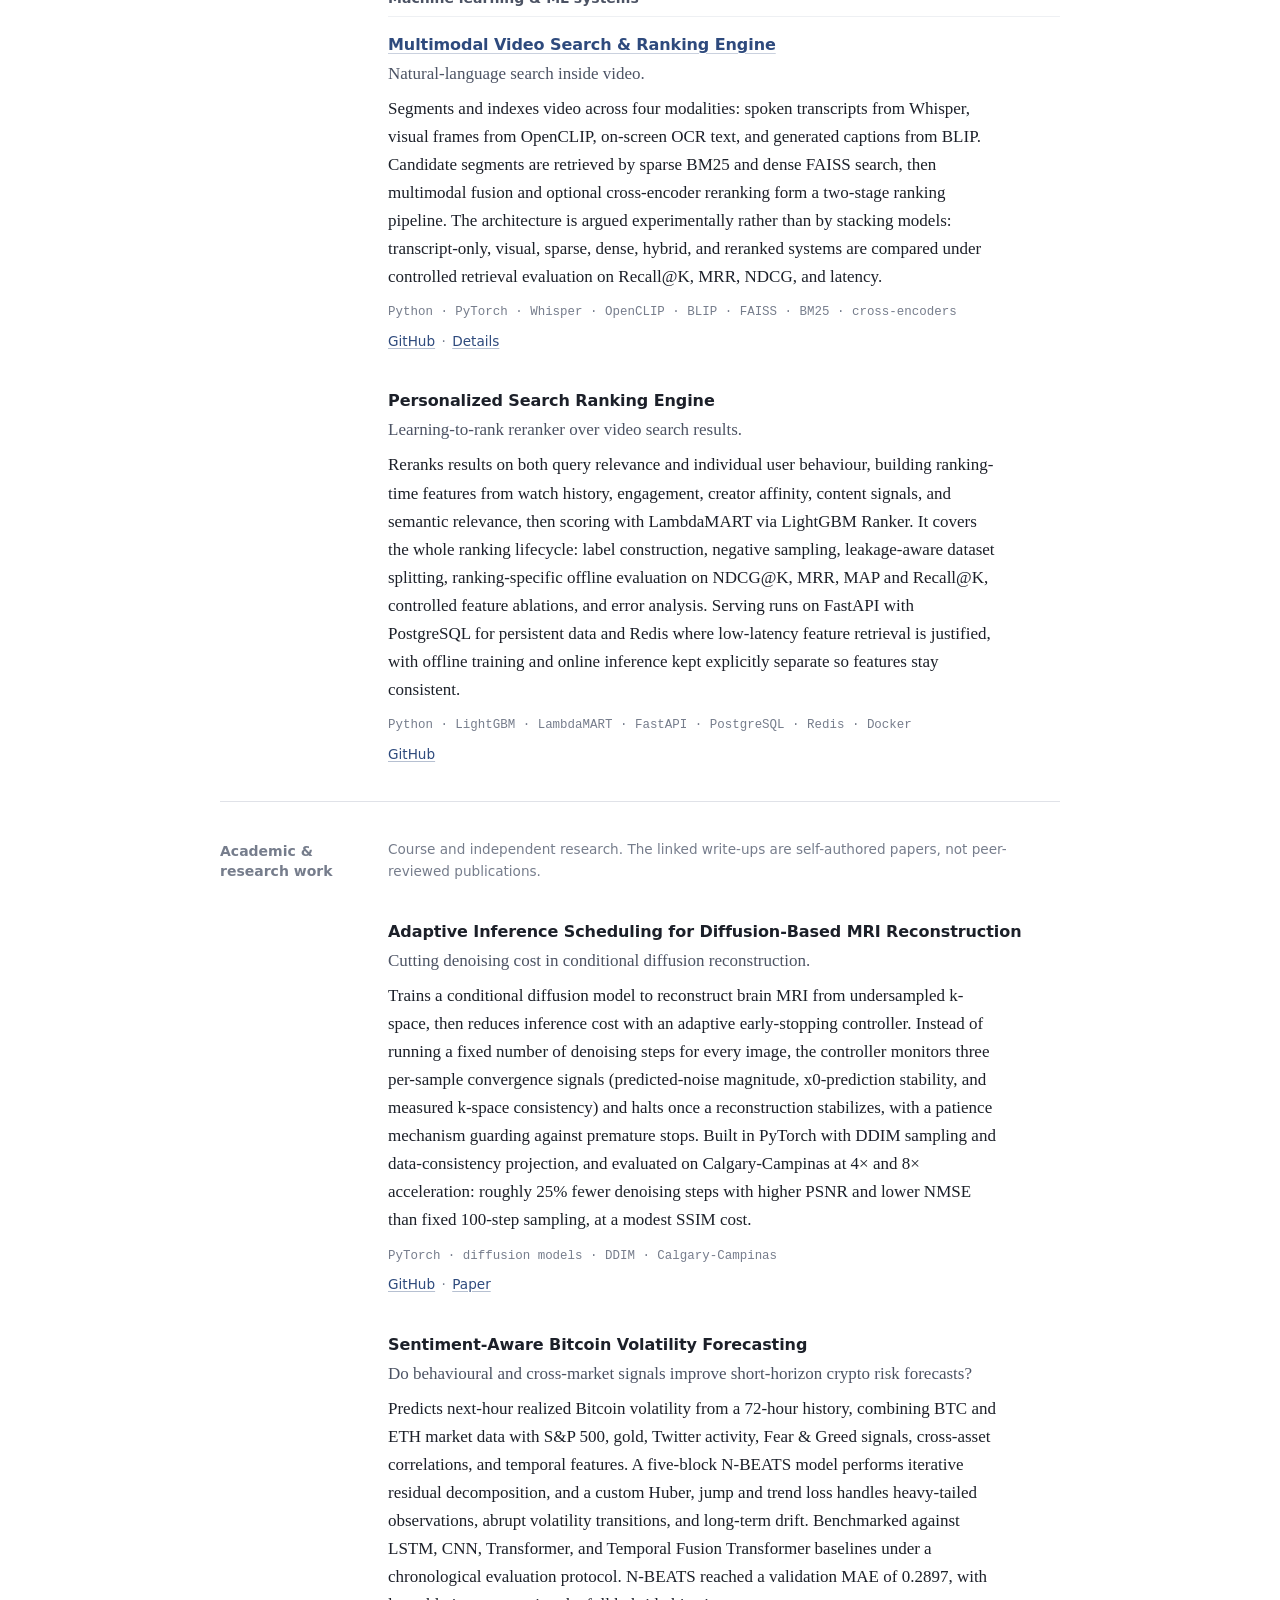
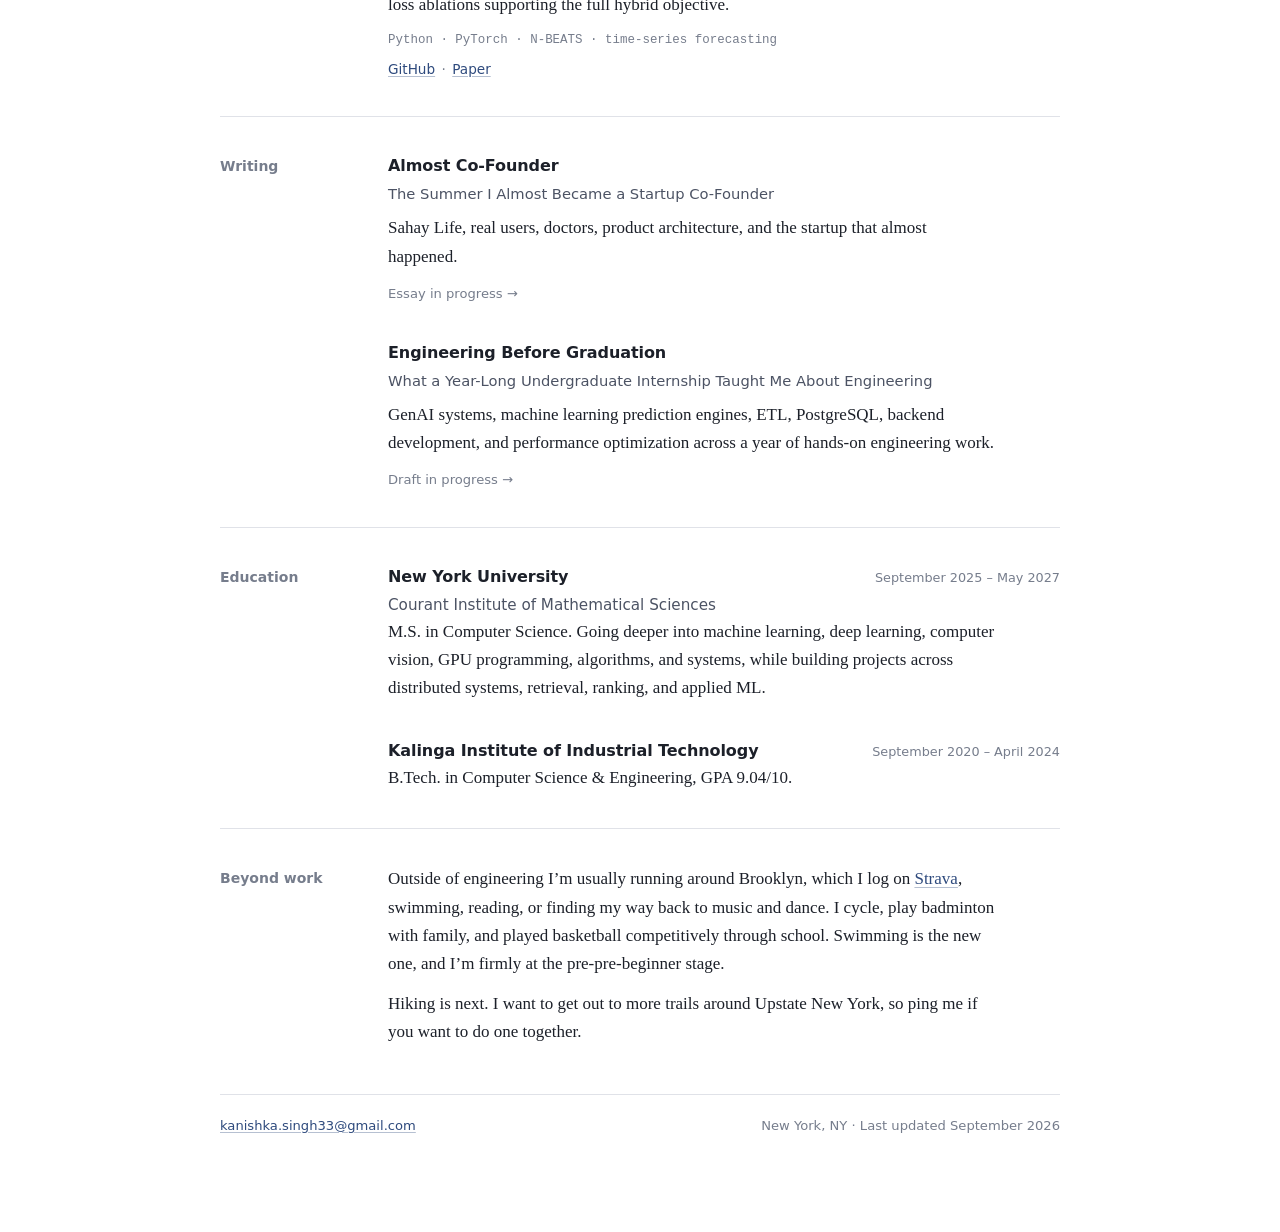
==== commit 85cbb50e: "Rebuild personal portfolio" ====
--- a/index.html
+++ b/index.html
@@ -1,755 +1,398 @@
 <!DOCTYPE html>
 <html lang="en">
 <head>
-  <meta charset="UTF-8" />
-  <meta name="viewport" content="width=device-width, initial-scale=1.0" />
-  <title>Kanishka Singh | Portfolio</title>
-  <meta name="description" content="Portfolio website for Kanishka Singh - MS Computer Science student, ML engineer, and software builder." />
-  <style>
-    :root {
-      --bg: #0b1020;
-      --bg-soft: #121933;
-      --card: rgba(18, 25, 51, 0.82);
-      --text: #eef2ff;
-      --muted: #b8c1ec;
-      --accent: #7c9cff;
-      --accent-2: #8ef0d1;
-      --border: rgba(255, 255, 255, 0.1);
-      --shadow: 0 20px 60px rgba(0, 0, 0, 0.35);
-      --max-width: 1150px;
-    }
-
-    * {
-      margin: 0;
-      padding: 0;
-      box-sizing: border-box;
-    }
-
-    html {
-      scroll-behavior: smooth;
-    }
-
-    body {
-      font-family: Inter, ui-sans-serif, system-ui, -apple-system, BlinkMacSystemFont, "Segoe UI", sans-serif;
-      background:
-        radial-gradient(circle at top left, rgba(124, 156, 255, 0.18), transparent 28%),
-        radial-gradient(circle at top right, rgba(142, 240, 209, 0.16), transparent 22%),
-        linear-gradient(180deg, #090d1a 0%, #0b1020 45%, #0f1730 100%);
-      color: var(--text);
-      line-height: 1.65;
-    }
-
-    a {
-      color: inherit;
-      text-decoration: none;
-    }
-
-    .container {
-      width: min(var(--max-width), calc(100% - 2rem));
-      margin: 0 auto;
-    }
-
-    .navbar {
-      position: sticky;
-      top: 0;
-      z-index: 50;
-      backdrop-filter: blur(16px);
-      background: rgba(8, 12, 25, 0.68);
-      border-bottom: 1px solid var(--border);
-    }
-
-    .nav-inner {
-      display: flex;
-      align-items: center;
-      justify-content: space-between;
-      padding: 1rem 0;
-      gap: 1rem;
-    }
-
-    .brand {
-      font-weight: 800;
-      letter-spacing: 0.04em;
-      font-size: 1rem;
-    }
-
-    .brand span {
-      color: var(--accent-2);
-    }
-
-    .nav-links {
-      display: flex;
-      gap: 1.25rem;
-      flex-wrap: wrap;
-      color: var(--muted);
-      font-size: 0.95rem;
-    }
-
-    .nav-links a:hover {
-      color: var(--text);
-    }
-
-    
-    .top-marquee-track {
-      display: flex;
-      width: max-content;
-      gap: 0.9rem;
-      padding: 0.7rem 0;
-      animation: marqueeScroll 18s linear infinite;
-    }
-
-    .top-badge {
-      display: inline-flex;
-      align-items: center;
-      gap: 0.55rem;
-      padding: 0.55rem 0.9rem;
-      border-radius: 999px;
-      border: 1px solid rgba(255, 255, 255, 0.1);
-      background: rgba(124, 156, 255, 0.08);
-      color: var(--text);
-      font-size: 0.92rem;
-      white-space: nowrap;
-    }
-
-    .top-badge strong {
-      color: var(--accent-2);
-      font-weight: 700;
-    }
-
-          to {
-        transform: translateX(-50%);
-      }
-    }
-
-        }
-
-    .hero {
-      padding: 3rem 0 2rem;
-    }
-
-    .hero-grid {
-      display: grid;
-      grid-template-columns: 1.2fr 0.8fr;
-      gap: 1.5rem;
-      align-items: center;
-    }
-
-    .eyebrow {
-      display: inline-flex;
-      align-items: center;
-      gap: 0.5rem;
-      padding: 0.45rem 0.85rem;
-      border: 1px solid rgba(124, 156, 255, 0.28);
-      background: rgba(124, 156, 255, 0.1);
-      border-radius: 999px;
-      color: #dbe4ff;
-      font-size: 0.9rem;
-      margin-bottom: 1.25rem;
-    }
-
-    h1 {
-      font-size: clamp(2.4rem, 4.5vw, 4rem);
-      line-height: 1.1;
-      margin-bottom: 0.75rem;
-    }
-
-    .gradient-text {
-      background: linear-gradient(90deg, #ffffff 0%, #b8c7ff 48%, #8ef0d1 100%);
-      -webkit-background-clip: text;
-      -webkit-text-fill-color: transparent;
-      background-clip: text;
-    }
-
-    .hero p {
-      color: var(--muted);
-      font-size: 1rem;
-      max-width: 55ch;
-    }
-
-    .hero-actions {
-      display: flex;
-      gap: 0.75rem;
-      flex-wrap: wrap;
-      margin-top: 1.25rem;
-    }
-
-    .btn {
-      display: inline-flex;
-      align-items: center;
-      justify-content: center;
-      gap: 0.5rem;
-      padding: 0.95rem 1.25rem;
-      border-radius: 14px;
-      border: 1px solid transparent;
-      font-weight: 700;
-      transition: 0.25s ease;
-    }
-
-    .btn-primary {
-      background: linear-gradient(135deg, var(--accent), #5b7cff);
-      color: white;
-      box-shadow: 0 14px 30px rgba(91, 124, 255, 0.35);
-    }
-
-    .btn-primary:hover {
-      transform: translateY(-2px);
-    }
-
-    .btn-secondary {
-      border-color: var(--border);
-      background: rgba(255, 255, 255, 0.03);
-      color: var(--text);
-    }
-
-    .btn-secondary:hover {
-      background: rgba(255, 255, 255, 0.06);
-    }
-
-    .hero-card,
-    .section-card,
-    .skill-card,
-    .timeline-item,
-    .project-card,
-    .achievement-card,
-    .contact-card {
-      background: var(--card);
-      border: 1px solid var(--border);
-      border-radius: 24px;
-      box-shadow: var(--shadow);
-    }
-
-    .hero-card {
-      padding: 1.5rem;
-    }
-
-    .profile-wrap {
-      display: flex;
-      flex-direction: column;
-      align-items: center;
-      gap: 1.25rem;
-      margin-bottom: 1.25rem;
-    }
-
-    .profile-image {
-      width: min(100%, 320px);
-      aspect-ratio: 1 / 1;
-      object-fit: cover;
-      border-radius: 28px;
-      border: 1px solid rgba(255, 255, 255, 0.12);
-      box-shadow: 0 20px 40px rgba(0, 0, 0, 0.28);
-    }
-
-    .profile-caption {
-      text-align: center;
-    }
-
-    .profile-caption h3 {
-      font-size: 1.2rem;
-      margin-bottom: 0.25rem;
-    }
-
-    .profile-caption p {
-      color: var(--muted);
-      font-size: 0.96rem;
-    }
-
-    .stat-list {
-      display: grid;
-      gap: 1rem;
-    }
-
-    .stat {
-      padding: 1rem;
-      border-radius: 18px;
-      background: rgba(255, 255, 255, 0.03);
-      border: 1px solid rgba(255, 255, 255, 0.06);
-    }
-
-    .stat h3 {
-      font-size: 0.95rem;
-      color: var(--muted);
-      margin-bottom: 0.35rem;
-      font-weight: 600;
-    }
-
-    .stat p {
-      color: var(--text);
-      font-size: 1rem;
-    }
-
-    section {
-      padding: 0.8rem 0 0;
-    }
-
-    .section-header {
-      margin-bottom: 1.2rem;
-    }
-
-    .section-header h2 {
-      font-size: clamp(1.7rem, 3vw, 2.5rem);
-      margin-bottom: 0.4rem;
-    }
-
-    .section-header p {
-      color: var(--muted);
-      max-width: 60ch;
-    }
-
-    .section-card {
-      padding: 1.5rem;
-    }
-
-    .about-grid,
-    .skills-grid,
-    .projects-grid,
-    .achievements-grid,
-    .contact-grid,
-    .education-grid {
-      display: grid;
-      gap: 1rem;
-    }
-
-    .about-grid,
-    .education-grid,
-    .contact-grid {
-      grid-template-columns: repeat(2, minmax(0, 1fr));
-    }
-
-    .skills-grid {
-      grid-template-columns: repeat(3, minmax(0, 1fr));
-    }
-
-    .projects-grid,
-    .achievements-grid {
-      grid-template-columns: repeat(2, minmax(0, 1fr));
-    }
-
-    .label {
-      color: var(--accent-2);
-      font-size: 0.82rem;
-      text-transform: uppercase;
-      letter-spacing: 0.08em;
-      margin-bottom: 0.5rem;
-      display: block;
-    }
-
-    .muted {
-      color: var(--muted);
-    }
-
-    .timeline {
-      display: grid;
-      gap: 1rem;
-    }
-
-    .timeline-item {
-      padding: 1.35rem;
-      position: relative;
-      overflow: hidden;
-    }
-
-    .timeline-item::before {
-      content: "";
-      position: absolute;
-      left: 0;
-      top: 0;
-      width: 4px;
-      height: 100%;
-      background: linear-gradient(180deg, var(--accent), var(--accent-2));
-    }
-
-    .timeline-top {
-      display: flex;
-      justify-content: space-between;
-      gap: 1rem;
-      flex-wrap: wrap;
-      margin-bottom: 0.55rem;
-    }
-
-    .timeline-top h3 {
-      font-size: 1.15rem;
-    }
-
-    .timeline-meta {
-      color: var(--muted);
-      font-size: 0.95rem;
-    }
-
-    ul {
-      padding-left: 1.15rem;
-    }
-
-    li + li {
-      margin-top: 0.5rem;
-    }
-
-    .skill-card,
-    .project-card,
-    .achievement-card,
-    .contact-card {
-      padding: 1.25rem;
-    }
-
-    .skill-card h3,
-    .project-card h3,
-    .achievement-card h3,
-    .contact-card h3 {
-      margin-bottom: 0.75rem;
-      font-size: 1.1rem;
-    }
-
-    .tags {
-      display: flex;
-      flex-wrap: wrap;
-      gap: 0.6rem;
-      margin-top: 1rem;
-    }
-
-    .tag {
-      font-size: 0.86rem;
-      padding: 0.42rem 0.75rem;
-      border-radius: 999px;
-      background: rgba(124, 156, 255, 0.12);
-      border: 1px solid rgba(124, 156, 255, 0.18);
-      color: #dbe4ff;
-    }
-
-    .contact-link {
-      display: block;
-      color: var(--muted);
-      word-break: break-word;
-    }
-
-    .contact-link:hover {
-      color: var(--text);
-    }
-
-    footer {
-      padding: 3rem 0 2rem;
-      color: var(--muted);
-      text-align: center;
-      font-size: 0.95rem;
-    }
-
-    @media (max-width: 960px) {
-      .hero-grid,
-      .about-grid,
-      .education-grid,
-      .skills-grid,
-      .projects-grid,
-      .achievements-grid,
-      .contact-grid {
-        grid-template-columns: 1fr;
-      }
-
-      .nav-inner {
-        flex-direction: column;
-        align-items: flex-start;
-      }
-    }
-
-    @media (max-width: 640px) {
-      .hero {
-        padding-top: 3.5rem;
-      }
-
-      .btn {
-        width: 100%;
-      }
-
-      .hero-actions {
-        flex-direction: column;
-      }
-    }
-  </style>
+<meta charset="utf-8">
+<meta name="viewport" content="width=device-width, initial-scale=1">
+<title>Kanishka Singh</title>
+<meta name="description" content="Kanishka Singh, M.S. Computer Science at NYU Courant, graduating May 2027. Software engineering, machine learning systems, search, ranking, and scalable backend infrastructure. Previously EY India; co-founder of Sahay Life.">
+<meta name="author" content="Kanishka Singh">
+<link rel="canonical" href="https://up-the-ladder.github.io/kanishka-portfolio/">
+<link rel="icon" href="assets/favicon.svg" type="image/svg+xml">
+<link rel="stylesheet" href="styles/main.css">
+<script src="scripts/theme.js"></script>
+
+<meta property="og:type" content="profile">
+<meta property="og:title" content="Kanishka Singh">
+<meta property="og:description" content="M.S. Computer Science at NYU Courant, graduating May 2027. Software engineering, machine learning systems, search, ranking, and scalable backend infrastructure.">
+<meta property="og:url" content="https://up-the-ladder.github.io/kanishka-portfolio/">
+<meta property="og:image" content="https://up-the-ladder.github.io/kanishka-portfolio/assets/kanishka.jpg">
+<meta name="twitter:card" content="summary">
+
+<script type="application/ld+json">
+{
+  "@context": "https://schema.org",
+  "@type": "Person",
+  "name": "Kanishka Singh",
+  "email": "mailto:kanishka.singh33@gmail.com",
+  "url": "https://up-the-ladder.github.io/kanishka-portfolio/",
+  "jobTitle": "Software and Machine Learning Engineer",
+  "alumniOf": [
+    { "@type": "CollegeOrUniversity", "name": "New York University, Courant Institute of Mathematical Sciences" },
+    { "@type": "CollegeOrUniversity", "name": "Kalinga Institute of Industrial Technology" }
+  ],
+  "sameAs": [
+    "https://github.com/up-the-ladder",
+    "https://www.linkedin.com/in/singh-kanishka/",
+    "https://leetcode.com/u/kanishka_singh/"
+  ]
+}
+</script>
 </head>
 <body>
-  <header class="navbar">
-    <div class="container nav-inner">
-      <a href="#home" class="brand">Kanishka<span>.</span></a>
-      <nav class="nav-links">
-        <a href="resume.pdf" target="_blank" class="btn btn-secondary" style="padding:0.5rem 0.9rem; font-size:0.85rem;">Resume</a>
-        <a href="#about">About</a>
-        <a href="#education">Education</a>
-        <a href="#experience">Experience</a>
-        <a href="#research">Research</a>
-        <a href="#projects">Projects</a>
-        <a href="#skills">Skills</a>
-        <a href="#contact">Contact</a>
-      </nav>
-    </div>
-  </header>
-
-    <main>
-    <section class="hero" id="home">
-      <div class="container hero-grid">
-        <div>
-          <div class="eyebrow">Machine Learning · GenAI · Software Engineering</div>
-          <h1>
-            Hi, I’m <span class="gradient-text">Kanishka Singh</span>
-          </h1>
-          <p>
-            M.S. Computer Science student at NYU Courant building machine learning systems, GenAI products,
-            and scalable backend solutions. I enjoy turning complex business and research problems into practical,
-            user-focused tools.
-          </p>
-          <div class="hero-actions">
-            <a class="btn btn-primary" href="#contact">Let’s Connect</a>
-            <a class="btn btn-secondary" href="mailto:kanishka.singh33@gmail.com">Email Me</a>
-            <a class="btn btn-secondary" href="resume.pdf" target="_blank">Download Resume</a>
-          </div>
-        </div>
-
-        <aside class="hero-card">
-          <div class="profile-wrap">
-            <img class="profile-image" src="profile.jpg" alt="Portrait of Kanishka Singh" />
-            <div class="profile-caption">
-              <h3>Kanishka Singh</h3>
-              <p>ML Engineer · GenAI Builder · Software Developer</p>
-            </div>
-          </div>
-          <div class="stat-list">
-            <div class="stat">
-              <h3>Current Role</h3>
-              <p>M.S. in Computer Science, NYU Courant</p>
-            </div>
-            <div class="stat">
-              <h3>Core Focus</h3>
-              <p>ML, Generative AI, LLM systems, backend engineering</p>
-            </div>
-            <div class="stat">
-              <h3>Industry</h3>
-              <p>Ernst &amp; Young — Data Science &amp; Analytics / Senior Analyst</p>
-            </div>
-            <div class="stat">
-              <h3>Location</h3>
-              <p>New York, USA</p>
-            </div>
-          </div>
-        </aside>
+
+<a class="skip" href="#main">Skip to content</a>
+
+<div class="topbar">
+  <button type="button" class="themetoggle" data-theme-toggle aria-label="Switch to dark theme">Dark</button>
+</div>
+
+<header class="intro">
+  <div>
+    <h1 class="name">Kanishka Singh</h1>
+    <p class="standfirst">M.S. Computer Science, NYU Courant &middot; Graduating May 2027</p>
+
+    <p>Hi, I&rsquo;m Kanishka, an M.S. in Computer Science student at NYU Courant, interested in
+    software engineering, machine learning systems, search, ranking, and scalable backend
+    infrastructure.</p>
+
+    <p>Before NYU I spent nearly two years at EY India, first as a year-long Data Science &amp;
+    Analytics intern and later as a Senior Analyst, working across backend systems, ETL and PostgreSQL
+    pipelines, GenAI and RAG-based enterprise search, and machine learning prediction systems. In
+    Summer 2026 I co-founded Sahay Life, a women&rsquo;s health venture, where I led the technical
+    side and built the MVP.</p>
+
+    <p>I&rsquo;m looking for software and machine learning engineering roles starting Summer or
+    Fall 2027.</p>
+
+    <ul class="linkline">
+      <li><a href="https://github.com/up-the-ladder" rel="me noopener">GitHub</a></li>
+      <li><a href="https://www.linkedin.com/in/singh-kanishka/" rel="me noopener">LinkedIn</a></li>
+      <li><a href="Kanishka_Resume.pdf" download>Resume</a></li>
+      <li><a href="https://leetcode.com/u/kanishka_singh/" rel="me noopener">LeetCode</a></li>
+      <li><a href="mailto:kanishka.singh33@gmail.com">Email</a></li>
+    </ul>
+  </div>
+
+  <figure class="portrait">
+    <img src="assets/kanishka.jpg" alt="Portrait of Kanishka Singh" width="288" height="360"
+         onerror="this.closest('.portrait').remove()">
+  </figure>
+</header>
+
+<main id="main">
+
+  <!-- ===================== EXPERIENCE ===================== -->
+  <section class="section" aria-labelledby="experience">
+    <h2 class="section-label" id="experience">Experience</h2>
+    <div class="section-body">
+
+      <article class="entry">
+        <div class="entry-head">
+          <h3 class="entry-title">Co-Founder</h3>
+          <p class="entry-meta">May 2026 &ndash; July 2026</p>
+        </div>
+        <p class="entry-org">Sahay Life</p>
+        <p class="entry-line">Early-stage women&rsquo;s health venture supporting women through
+        pregnancy and early motherhood.</p>
+        <ul class="points">
+          <li>Led the technical side and built the end-to-end MVP.</li>
+          <li>Designed the system around trusted-source retrieval, safety guardrails, escalation, and
+          responsible responses to sensitive healthcare questions.</li>
+          <li>Tested the product with pregnant women and ran research with doctors and prospective
+          users.</li>
+          <li>Held early discussions with IIM Ahmedabad Ventures about the idea.</li>
+        </ul>
+      </article>
+
+      <article class="entry">
+        <div class="entry-head">
+          <h3 class="entry-title">Senior Analyst</h3>
+          <p class="entry-meta">July 2024 &ndash; April 2025</p>
+        </div>
+        <p class="entry-org">Ernst &amp; Young, India</p>
+        <ul class="points">
+          <li>Built LLM-powered enterprise search for internal users: RAG pipelines over OpenAI APIs
+          and LangChain, with vector retrieval and GCP-backed data services supplying context.</li>
+          <li>Extended it into a conversational system with memory-aware retrieval and few-shot
+          prompting so multi-turn questions kept their context, working inside an existing team
+          codebase.</li>
+          <li>Built a prediction engine over two years of inventory data, including the data-processing
+          and feature pipelines behind ensemble models that reached 85% accuracy on FMCG stock-out
+          prediction.</li>
+        </ul>
+        <p class="stack">Python &middot; OpenAI APIs &middot; LangChain &middot; RAG &middot; vector retrieval &middot; GCP</p>
+      </article>
+
+      <article class="entry">
+        <div class="entry-head">
+          <h3 class="entry-title">Data Science &amp; Analytics Intern</h3>
+          <p class="entry-meta">June 2023 &ndash; July 2024</p>
+        </div>
+        <p class="entry-org">Ernst &amp; Young, India</p>
+        <ul class="points">
+          <li>Owned the backend of an EV analytics platform end to end: reusable Python ETL pipelines,
+          relational data models, and PostgreSQL views feeding 15 dashboards.</li>
+          <li>Cut one client dashboard&rsquo;s refresh from 60 minutes to 6 by rewriting its heavy
+          PostgreSQL queries and restructuring how the backend retrieved data.</li>
+          <li>Wrote Python and SQL pipelines over million-row automotive and FMCG tables covering
+          ingestion, batch processing, validation, deduplication, and incremental loads.</li>
+          <li>Built an embedding-based KPI discovery tool that indexed KPIs across hundreds of
+          dashboards and returned the top three matches by vector search.</li>
+        </ul>
+        <p class="stack">Python &middot; PostgreSQL &middot; SQL &middot; ETL &middot; embeddings &middot; vector search</p>
+      </article>
+
+    </div>
+  </section>
+
+  <!-- ===================== SELECTED PROJECTS ===================== -->
+  <section class="section" aria-labelledby="projects">
+    <h2 class="section-label" id="projects">Selected projects</h2>
+    <div class="section-body">
+
+      <div class="group">
+        <h3 class="group-label">Software engineering</h3>
+
+        <article class="entry">
+          <div class="entry-head">
+            <h4 class="entry-title"><a href="projects/relay.html">Relay</a></h4>
+          </div>
+          <p class="entry-line">Distributed job execution platform in Go.</p>
+          <p>Clients submit asynchronous jobs over gRPC, and PostgreSQL holds durable job state and
+          coordinates concurrency-safe claiming across workers. Relay treats failure as a normal
+          operating condition: leases, worker heartbeats, failure detection, retries with exponential
+          backoff, and idempotent execution let abandoned work be recovered safely. The substance of the
+          project is in transactional ownership, races between competing claimants, graceful shutdown,
+          and recovery after a process dies mid-job.</p>
+          <p class="stack">Go &middot; gRPC &middot; PostgreSQL &middot; Redis &middot; Docker &middot; Kubernetes</p>
+          <ul class="links">
+            <li><a href="https://github.com/up-the-ladder/Relay" rel="noopener">GitHub</a></li>
+            <li><a href="projects/relay.html">Details</a></li>
+          </ul>
+        </article>
+
+        <article class="entry">
+          <div class="entry-head">
+            <h4 class="entry-title">IndexForge</h4>
+          </div>
+          <p class="entry-line">Search engine written from scratch in C++20.</p>
+          <p>Ingests documents, builds an inverted index and posting lists, maintains corpus statistics,
+          retrieves candidates, ranks with BM25, and does heap-based top-k selection. It is being
+          extended to persist indexes to disk, parallelize indexing across worker threads, and serve
+          concurrent queries safely. Rather than adding optimizations speculatively, it establishes
+          reproducible baselines, profiles real workloads, and then attacks measured bottlenecks in
+          synchronization, memory layout, caching, and retrieval.</p>
+          <p class="stack">C++20 &middot; CMake &middot; multithreading &middot; BM25 &middot; GoogleTest</p>
+          <ul class="links">
+            <li><a href="https://github.com/up-the-ladder/IndexForge" rel="noopener">GitHub</a></li>
+          </ul>
+        </article>
+
+        <article class="entry">
+          <div class="entry-head">
+            <h4 class="entry-title">VaultFS</h4>
+          </div>
+          <p class="entry-line">Cloud file-storage backend built around correctness under concurrency.</p>
+          <p>A Java and Spring Boot storage service designed around chunked, resumable uploads with
+          parallel chunk processing, SHA-256 integrity checks, file versioning, and content-based
+          deduplication, with PostgreSQL holding authoritative metadata separately from object contents.
+          Upload sessions, transactional state changes, idempotent retries, and optimistic concurrency
+          control handle interrupted transfers and competing clients. It grows incrementally from a
+          streaming local-storage baseline, with Redis introduced only where metadata caching measurably
+          helps.</p>
+          <p class="stack">Java &middot; Spring Boot &middot; PostgreSQL &middot; Redis</p>
+          <ul class="links">
+            <li><a href="https://github.com/up-the-ladder/VaultFS" rel="noopener">GitHub</a></li>
+          </ul>
+        </article>
+
+        <article class="entry">
+          <div class="entry-head">
+            <h4 class="entry-title">Bubble Rush Grand Prix</h4>
+          </div>
+          <p class="entry-line">Arcade game with no game engine. Physics, collision, rendering, and
+          audio are all written by hand.</p>
+          <p>The central constraint was running a 60 fps simulation inside React without triggering
+          continuous re-renders: all mutable game state lives in one <code>useRef</code> object the loop
+          mutates directly, while React state receives display-only updates once per frame. Collision
+          uses circle-vs-rectangle geometry for bubbles and directional-guarded AABB for traffic, and the
+          spawn system tracks per-frame lane occupancy to guarantee at most three traffic cars and always
+          one free lane. Sound is synthesised entirely with the Web Audio API.</p>
+          <p class="stack">React &middot; Canvas &middot; Web Audio API &middot; GitHub Pages</p>
+          <ul class="links">
+            <li><a href="https://github.com/up-the-ladder/f1-game" rel="noopener">GitHub</a></li>
+          </ul>
+        </article>
       </div>
-    </section>
-
-    <section id="about">
-      <div class="container">
-        <div class="section-header">
-          <h2>About Me</h2>
-          <p>
-            I combine analytics, machine learning, and product thinking to build systems that are both technically
-            strong and business-relevant.
-          </p>
-        </div>
-        <div class="section-card about-grid">
-          <div>
-            <span class="label">Profile</span>
-            <p class="muted">
-              I have worked across machine learning, GenAI applications, analytics engineering, and full-stack
-              product development. My experience spans enterprise KPI discovery, RAG-based assistants,
-              predictive modeling, and scalable dashboards.
-            </p>
-          </div>
-          <div>
-            <span class="label">What I Like Building</span>
-            <p class="muted">
-              Intelligent products powered by LLMs, recommendation and forecasting systems, backend-heavy web
-              applications, and decision-support tools that create real impact for users and teams.
-            </p>
-          </div>
-        </div>
+
+      <div class="group">
+        <h3 class="group-label">Machine learning &amp; ML systems</h3>
+
+        <article class="entry">
+          <div class="entry-head">
+            <h4 class="entry-title"><a href="projects/multimodal-video-search.html">Multimodal Video Search &amp; Ranking Engine</a></h4>
+          </div>
+          <p class="entry-line">Natural-language search inside video.</p>
+          <p>Segments and indexes video across four modalities: spoken transcripts from Whisper, visual
+          frames from OpenCLIP, on-screen OCR text, and generated captions from BLIP. Candidate segments
+          are retrieved by sparse BM25 and dense FAISS search, then multimodal fusion and optional
+          cross-encoder reranking form a two-stage ranking pipeline. The architecture is argued
+          experimentally rather than by stacking models: transcript-only, visual, sparse, dense, hybrid,
+          and reranked systems are compared under controlled retrieval evaluation on Recall@K, MRR,
+          NDCG, and latency.</p>
+          <p class="stack">Python &middot; PyTorch &middot; Whisper &middot; OpenCLIP &middot; BLIP &middot; FAISS &middot; BM25 &middot; cross-encoders</p>
+          <ul class="links">
+            <li><a href="https://github.com/up-the-ladder/Multimodal-Video-Search-Ranking-Engine" rel="noopener">GitHub</a></li>
+            <li><a href="projects/multimodal-video-search.html">Details</a></li>
+          </ul>
+        </article>
+
+        <article class="entry">
+          <div class="entry-head">
+            <h4 class="entry-title">Personalized Search Ranking Engine</h4>
+          </div>
+          <p class="entry-line">Learning-to-rank reranker over video search results.</p>
+          <p>Reranks results on both query relevance and individual user behaviour, building
+          ranking-time features from watch history, engagement, creator affinity, content signals, and
+          semantic relevance, then scoring with LambdaMART via LightGBM Ranker. It covers the whole
+          ranking lifecycle: label construction, negative sampling, leakage-aware dataset splitting,
+          ranking-specific offline evaluation on NDCG@K, MRR, MAP and Recall@K, controlled feature
+          ablations, and error analysis. Serving runs on FastAPI with PostgreSQL for persistent data and
+          Redis where low-latency feature retrieval is justified, with offline training and online
+          inference kept explicitly separate so features stay consistent.</p>
+          <p class="stack">Python &middot; LightGBM &middot; LambdaMART &middot; FastAPI &middot; PostgreSQL &middot; Redis &middot; Docker</p>
+          <ul class="links">
+            <li><a href="https://github.com/up-the-ladder/Personalized-Ranking-Engine" rel="noopener">GitHub</a></li>
+          </ul>
+        </article>
       </div>
-    </section>
-
-    <section id="education">
-      <div class="container">
-        <div class="section-header">
-          <h2>Education</h2>
-          <p>Academic foundation in computer science, machine learning, and applied analytics.</p>
-        </div>
-        <div class="education-grid">
-          <article class="section-card">
-            <span class="label">2025 – Present</span>
-            <h3>New York University — Courant Institute of Mathematical Sciences</h3>
-            <p class="muted"><strong>M.S. in Computer Science</strong> · New York, USA</p>
-            <p class="muted">Relevant coursework: Machine Learning, Vision Meets ML, Predictive Analytics</p>
-          </article>
-          <article class="section-card">
-            <span class="label">2020 – 2024</span>
-            <h3>Kalinga Institute of Industrial Technology</h3>
-            <p class="muted"><strong>B.Tech. in Computer Science &amp; Engineering</strong> · Bhubaneswar, India</p>
-            <p class="muted">GPA: 9.04 / 10.0</p>
-          </article>
-        </div>
+
+    </div>
+  </section>
+
+  <!-- ===================== ACADEMIC & RESEARCH ===================== -->
+  <section class="section" aria-labelledby="research">
+    <h2 class="section-label" id="research">Academic &amp; research work</h2>
+    <div class="section-body">
+      <p class="section-note">Course and independent research. The linked write-ups are self-authored
+      papers, not peer-reviewed publications.</p>
+
+      <article class="entry">
+        <div class="entry-head">
+          <h3 class="entry-title">Adaptive Inference Scheduling for Diffusion-Based MRI Reconstruction</h3>
+        </div>
+        <p class="entry-line">Cutting denoising cost in conditional diffusion reconstruction.</p>
+        <p>Trains a conditional diffusion model to reconstruct brain MRI from undersampled k-space, then
+        reduces inference cost with an adaptive early-stopping controller. Instead of running a fixed
+        number of denoising steps for every image, the controller monitors three per-sample convergence
+        signals (predicted-noise magnitude, x0-prediction stability, and measured k-space consistency)
+        and halts once a reconstruction stabilizes, with a patience mechanism guarding against premature
+        stops. Built in PyTorch with DDIM sampling and data-consistency projection, and evaluated on
+        Calgary-Campinas at 4&times; and 8&times; acceleration: roughly 25% fewer denoising steps with
+        higher PSNR and lower NMSE than fixed 100-step sampling, at a modest SSIM cost.</p>
+        <p class="stack">PyTorch &middot; diffusion models &middot; DDIM &middot; Calgary-Campinas</p>
+        <ul class="links">
+          <li><a href="https://github.com/up-the-ladder/adaptive-inference-diffusion-mri" rel="noopener">GitHub</a></li>
+          <li><a href="https://github.com/up-the-ladder/adaptive-inference-diffusion-mri/blob/main/Adaptive_Inference_Scheduling_for_Diffusion_Based_MRI_Reconstruction.pdf" rel="noopener">Paper</a></li>
+        </ul>
+      </article>
+
+      <article class="entry">
+        <div class="entry-head">
+          <h3 class="entry-title">Sentiment-Aware Bitcoin Volatility Forecasting</h3>
+        </div>
+        <p class="entry-line">Do behavioural and cross-market signals improve short-horizon crypto risk
+        forecasts?</p>
+        <p>Predicts next-hour realized Bitcoin volatility from a 72-hour history, combining BTC and ETH
+        market data with S&amp;P 500, gold, Twitter activity, Fear &amp; Greed signals, cross-asset
+        correlations, and temporal features. A five-block N-BEATS model performs iterative residual
+        decomposition, and a custom Huber, jump and trend loss handles heavy-tailed observations, abrupt
+        volatility transitions, and long-term drift. Benchmarked against LSTM, CNN, Transformer, and
+        Temporal Fusion Transformer baselines under a chronological evaluation protocol. N-BEATS reached
+        a validation MAE of 0.2897, with loss ablations supporting the full hybrid objective.</p>
+        <p class="stack">Python &middot; PyTorch &middot; N-BEATS &middot; time-series forecasting</p>
+        <ul class="links">
+          <li><a href="https://github.com/up-the-ladder/Predictive-Analytics-Project---Sentiment-Analysis" rel="noopener">GitHub</a></li>
+          <li><a href="https://github.com/up-the-ladder/Predictive-Analytics-Project---Sentiment-Analysis/blob/main/Reseach%20Paper.pdf" rel="noopener">Paper</a></li>
+        </ul>
+      </article>
+
+    </div>
+  </section>
+
+  <!-- ===================== WRITING ===================== -->
+  <section class="section" aria-labelledby="writing">
+    <h2 class="section-label" id="writing">Writing</h2>
+    <div class="section-body">
+
+      <article class="entry">
+        <h3 class="entry-title">Almost Co-Founder</h3>
+        <p class="writing-sub">The Summer I Almost Became a Startup Co-Founder</p>
+        <p>Sahay Life, real users, doctors, product architecture, and the startup that almost
+        happened.</p>
+        <p class="status">Essay in progress &rarr;</p>
+      </article>
+
+      <article class="entry">
+        <h3 class="entry-title">Engineering Before Graduation</h3>
+        <p class="writing-sub">What a Year-Long Undergraduate Internship Taught Me About Engineering</p>
+        <p>GenAI systems, machine learning prediction engines, ETL, PostgreSQL, backend development, and
+        performance optimization across a year of hands-on engineering work.</p>
+        <p class="status">Draft in progress &rarr;</p>
+      </article>
+
+    </div>
+  </section>
+
+  <!-- ===================== EDUCATION ===================== -->
+  <section class="section" aria-labelledby="education">
+    <h2 class="section-label" id="education">Education</h2>
+    <div class="section-body">
+
+      <article class="entry">
+        <div class="entry-head">
+          <h3 class="entry-title">New York University</h3>
+          <p class="entry-meta">September 2025 &ndash; May 2027</p>
+        </div>
+        <p class="entry-org">Courant Institute of Mathematical Sciences</p>
+        <p>M.S. in Computer Science. Going deeper into machine learning, deep learning, computer vision,
+        GPU programming, algorithms, and systems, while building projects across distributed systems,
+        retrieval, ranking, and applied ML.</p>
+      </article>
+
+      <article class="entry">
+        <div class="entry-head">
+          <h3 class="entry-title">Kalinga Institute of Industrial Technology</h3>
+          <p class="entry-meta">September 2020 &ndash; April 2024</p>
+        </div>
+        <p>B.Tech. in Computer Science &amp; Engineering, GPA 9.04/10.</p>
+      </article>
+
+    </div>
+  </section>
+
+  <!-- ===================== BEYOND WORK ===================== -->
+  <section class="section" aria-labelledby="beyond">
+    <h2 class="section-label" id="beyond">Beyond work</h2>
+    <div class="section-body">
+      <div class="entry">
+        <p>Outside of engineering I&rsquo;m usually running around Brooklyn, which I log on
+        <a href="https://www.strava.com/athletes/1771882980" rel="noopener">Strava</a>, swimming,
+        reading, or finding my way back to music and dance. I cycle, play badminton with family, and
+        played basketball competitively through school. Swimming is the new one, and I&rsquo;m firmly at
+        the pre-pre-beginner stage.</p>
+        <p>Hiking is next. I want to get out to more trails around Upstate New York, so ping me if you
+        want to do one together.</p>
       </div>
-    </section>
-
-    <section id="experience">
-      <div class="container">
-        <div class="section-header">
-          <h2>Industry Experience</h2>
-          <p>Building ML systems, analytics workflows, and enterprise-facing GenAI products.</p>
-        </div>
-        <div class="timeline">
-          <article class="timeline-item">
-            <div class="timeline-top">
-              <div>
-                <h3>Senior Analyst · Ernst &amp; Young</h3>
-                <p class="timeline-meta">Jul 2024 – Apr 2025</p>
-              </div>
-            </div>
-            <ul class="muted">
-              <li>Engineered a Stock-Out Prediction Engine using feature analysis and ML models including Logistic Regression, Decision Trees, and Gradient Boosting, reaching 85% accuracy on unseen inventory data.</li>
-              <li>Built GenAI-powered chatbots for FMCG clients using LangChain, LLM APIs, and RAG to surface CXO-level business insights and reduce decision-making turnaround time.</li>
-              <li>Improved conversational continuity and contextual understanding by implementing LangChain memory modules and few-shot prompting strategies.</li>
-            </ul>
-          </article>
-
-          <article class="timeline-item">
-            <div class="timeline-top">
-              <div>
-                <h3>Data Science &amp; Analytics Intern · Ernst &amp; Young</h3>
-                <p class="timeline-meta">Jun 2023 – Jul 2024</p>
-              </div>
-            </div>
-            <ul class="muted">
-              <li>Developed “Dashboard Genie,” a GenAI-powered KPI discovery assistant using embeddings, vector search, and LangChain to help managers find relevant KPIs faster.</li>
-              <li>Served as Technical Lead for an EV dashboard POC, re-architecting the backend, implementing ETL pipelines, optimizing SQL views, and delivering interactive dashboards.</li>
-              <li>Designed and automated a Pareto Analysis dashboard with Python and SQL, significantly reducing manual analytical effort.</li>
-            </ul>
-          </article>
-        </div>
-      </div>
-    </section>
-
-    <section id="research">
-      <div class="container">
-        <div class="section-header">
-          <h2>Research Experience</h2>
-          <p>Applied machine learning research focused on robust forecasting under real-world volatility.</p>
-        </div>
-        <article class="section-card">
-          <span class="label">Sept 2025 – Dec 2025</span>
-          <h3>Sentiment-Aware Bitcoin Volatility Forecasting with Residual Decomposition Networks</h3>
-          <p class="muted">Prof. Anasse Bari · New York University — Courant Institute of Mathematical Sciences</p>
-          <ul class="muted" style="margin-top: 1rem;">
-            <li>Developed an N-BEATS-based volatility forecasting model with a task-aware hybrid loss, achieving a validation MAE of 0.2897 and outperforming multiple deep learning baselines.</li>
-            <li>Designed a hybrid loss combining robust error penalization, jump sensitivity, and long-term trend alignment for improved generalization under heavy-tailed, regime-shifting data.</li>
-            <li>Demonstrated strong performance across both smooth volatility regimes and abrupt spike events on held-out data.</li>
-          </ul>
-        </article>
-      </div>
-    </section>
-
-    <section id="projects">
-      <div class="container">
-        <div class="section-header">
-          <h2>Projects</h2>
-          <p>Selected software and systems work.</p>
-        </div>
-        <div class="projects-grid">
-          <article class="project-card">
-            <h3>Project Scheduling Monitor</h3>
-            <p class="muted">
-              Built a project scheduling and monitoring web application to manage timelines, budgets, and team
-              workflows, with backend services and REST APIs designed for an Agile development environment.
-            </p>
-            <div class="tags">
-              <span class="tag">JavaScript</span>
-              <span class="tag">Node.js</span>
-              <span class="tag">MongoDB</span>
-              <span class="tag">REST APIs</span>
-            </div>
-          </article>
-
-          <article class="project-card">
-            <h3>Enterprise AI &amp; Analytics Systems</h3>
-            <p class="muted">
-              Across EY engagements, contributed to GenAI assistants, backend-heavy dashboard systems, KPI
-              discovery workflows, and predictive analytics solutions serving real business users.
-            </p>
-            <div class="tags">
-              <span class="tag">LLMs</span>
-              <span class="tag">LangChain</span>
-              <span class="tag">Python</span>
-              <span class="tag">SQL</span>
-            </div>
-          </article>
-        </div>
-      </div>
-    </section>
-
-    <section id="skills">
-      <div class="container">
-        <div class="section-header">
-          <h2>Skills</h2>
-          <p>Tools, frameworks, and areas I work with most often.</p>
-        </div>
-        <div class="skills-grid">
-          <article class="skill-card">
-            <h3>Languages</h3>
-            <p class="muted">Python, JavaScript, TypeScript, Java, C/C++, SQL, R, HTML, CSS</p>
-          </article>
-          <article class="skill-card">
-            <h3>ML / AI Frameworks</h3>
-            <p class="muted">PyTorch, TensorFlow, LangChain, Scikit-learn, Matplotlib, PySpark, MATLAB, OpenCV</p>
-          </article>
-          <article class="skill-card">
-            <h3>Technical Strengths</h3>
-            <p class="muted">Machine Learning, Generative AI, LLMs, Software Engineering, Backend Development, System Design, REST APIs, Scalable Systems</p>
-          </article>
-        </div>
-      </div>
-    </section>
-
-    <section id="achievements">
-      <div class="container">
-        <div class="section-header">
-          <h2>Achievements</h2>
-          <p>Recognition earned through ownership, delivery, and impact.</p>
-        </div>
-        <div class="achievements-grid">
-          <article class="achievement-card">
-            <h3>Emerging Extraordinaire</h3>
-            <p class="muted">Awarded at Ernst &amp; Young for excellence and ownership during the internship.</p>
-          </article>
-          <article class="achievement-card">
-            <h3>Client MD Recognition</h3>
-            <p class="muted">Received a “Pat on the Back” for delivering a scalable, precise, and user-focused POC that outperformed a leading consulting firm.</p>
-          </article>
-        </div>
-      </div>
-    </section>
-
-    <section id="contact">
-      <div class="container">
-        <div class="section-header">
-          <h2>Contact</h2>
-          <p>Open to internships, collaborations, and interesting product or research conversations.</p>
-        </div>
-        <div class="contact-grid">
-          <article class="contact-card">
-            <h3>Email</h3>
-            <a class="contact-link" href="mailto:kanishka.singh33@gmail.com">kanishka.singh33@gmail.com</a>
-          </article>
-          <article class="contact-card">
-            <h3>Phone</h3>
-            <a class="contact-link" href="tel:+16467816532">+1 (646) 781-6532</a>
-          </article>
-          <article class="contact-card">
-            <h3>LinkedIn</h3>
-            <a class="contact-link" href="https://www.linkedin.com/in/singh-kanishka/" target="_blank" rel="noreferrer">linkedin.com/in/singh-kanishka</a>
-          </article>
-          <article class="contact-card">
-            <h3>GitHub</h3>
-            <a class="contact-link" href="https://github.com/up-the-ladder" target="_blank" rel="noreferrer">github.com/up-the-ladder</a>
-          </article>
-        </div>
-      </div>
-    </section>
-  </main>
-
-  <footer>
-    <div class="container">
-      <p>© 2026 Kanishka Singh. Built with HTML and CSS for GitHub Pages.</p>
-    </div>
-  </footer>
+    </div>
+  </section>
+
+</main>
+
+<footer class="site-footer">
+  <span><a href="mailto:kanishka.singh33@gmail.com">kanishka.singh33@gmail.com</a></span>
+  <span>New York, NY &middot; Last updated September 2026</span>
+</footer>
+
 </body>
 </html>
--- a/styles/main.css
+++ b/styles/main.css
@@ -0,0 +1,453 @@
+/* ==========================================================================
+   Kanishka Singh portfolio
+   One stylesheet for every page. Design notes live in README.md.
+   Light is the default; dark is opt-in via the toggle (scripts/theme.js).
+   ========================================================================== */
+
+:root {
+  --paper:      #ffffff;
+  --ink:        #1c2029;
+  --ink-soft:   #4c5364;
+  --ink-faint:  #767d8c;
+  --rule:       #e0e2e8;
+  --rule-soft:  #eef0f3;
+  --accent:     #2e4a7d;
+  --accent-hi:  #16305e;
+  --chip:       #f1f3f6;
+
+  --serif: "Iowan Old Style", Charter, "Bitstream Charter", "Source Serif Pro", Georgia, "Times New Roman", serif;
+  --sans: system-ui, -apple-system, "Segoe UI", Roboto, Helvetica, Arial, sans-serif;
+  --mono: ui-monospace, SFMono-Regular, "SF Mono", Menlo, Consolas, "Liberation Mono", monospace;
+
+  --label-col: 8rem;
+  --col-gap: 2.5rem;
+  --measure: 45rem;
+}
+
+:root[data-theme="dark"] {
+  --paper:     #14161b;
+  --ink:       #e6e7ea;
+  --ink-soft:  #a6acb9;
+  --ink-faint: #7e8593;
+  --rule:      #2b2f38;
+  --rule-soft: #22252c;
+  --accent:    #93b4e6;
+  --accent-hi: #bcd3f5;
+  --chip:      #22262e;
+}
+
+*, *::before, *::after { box-sizing: border-box; }
+
+html { -webkit-text-size-adjust: 100%; background: var(--paper); }
+
+body {
+  margin: 0 auto;
+  padding: 1.75rem 1.5rem 6rem;
+  max-width: calc(var(--label-col) + var(--col-gap) + var(--measure));
+  background: var(--paper);
+  color: var(--ink);
+  font-family: var(--serif);
+  font-size: 1.0625rem;
+  line-height: 1.65;
+  font-kerning: normal;
+  text-rendering: optimizeLegibility;
+  -webkit-font-smoothing: antialiased;
+}
+
+p { margin: 0 0 0.75rem; }
+p:last-child { margin-bottom: 0; }
+
+/* --- links --------------------------------------------------------------- */
+
+a {
+  color: var(--accent);
+  text-decoration: underline;
+  text-decoration-thickness: 1px;
+  text-underline-offset: 0.16em;
+  text-decoration-color: color-mix(in srgb, var(--accent) 35%, transparent);
+  transition: color 0.12s ease, text-decoration-color 0.12s ease;
+}
+a:hover { color: var(--accent-hi); text-decoration-color: currentColor; }
+a:focus-visible {
+  outline: 2px solid var(--accent);
+  outline-offset: 2px;
+  border-radius: 1px;
+}
+
+.skip {
+  position: absolute;
+  left: -9999px;
+  top: 0;
+  background: var(--paper);
+  padding: 0.5rem 0.75rem;
+  font-family: var(--sans);
+  font-size: 0.85rem;
+}
+.skip:focus { left: 1rem; top: 1rem; z-index: 10; }
+
+/* --- top bar / theme toggle ---------------------------------------------- */
+
+.topbar {
+  display: flex;
+  justify-content: flex-end;
+  align-items: center;
+  margin-bottom: 2rem;
+}
+
+.themetoggle {
+  font-family: var(--sans);
+  font-size: 0.8rem;
+  line-height: 1;
+  color: var(--ink-faint);
+  background: transparent;
+  border: 1px solid var(--rule);
+  border-radius: 3px;
+  padding: 0.35rem 0.7rem;
+  cursor: pointer;
+  transition: color 0.12s ease, border-color 0.12s ease;
+}
+.themetoggle:hover { color: var(--ink); border-color: var(--ink-faint); }
+.themetoggle:focus-visible { outline: 2px solid var(--accent); outline-offset: 2px; }
+
+/* --- intro --------------------------------------------------------------- */
+
+.intro {
+  display: grid;
+  grid-template-columns: 1fr 9rem;
+  gap: var(--col-gap);
+  align-items: start;
+  margin-bottom: 3rem;
+}
+
+.name {
+  font-family: var(--sans);
+  font-size: 1.6rem;
+  font-weight: 600;
+  letter-spacing: -0.015em;
+  line-height: 1.15;
+  margin: 0 0 0.35rem;
+}
+
+.standfirst {
+  font-family: var(--sans);
+  font-size: 0.95rem;
+  line-height: 1.5;
+  color: var(--ink-soft);
+  margin: 0 0 1.1rem;
+}
+
+.intro p { max-width: 38rem; }
+
+.portrait { margin: 0; }
+.portrait img {
+  display: block;
+  width: 100%;
+  aspect-ratio: 4 / 5;
+  object-fit: cover;
+  border: 1px solid var(--rule);
+  border-radius: 2px;
+  filter: saturate(0.96);
+}
+
+/* --- link cluster -------------------------------------------------------- */
+
+.linkline {
+  list-style: none;
+  display: flex;
+  flex-wrap: wrap;
+  align-items: baseline;
+  gap: 0 0.45rem;
+  margin: 1.25rem 0 0;
+  padding: 0;
+  font-family: var(--sans);
+  font-size: 0.9rem;
+}
+.linkline li + li::before {
+  content: "\00B7";
+  color: var(--ink-faint);
+  margin-right: 0.45rem;
+}
+
+/* --- sections ------------------------------------------------------------ */
+
+.section {
+  display: grid;
+  grid-template-columns: var(--label-col) 1fr;
+  gap: 0 var(--col-gap);
+  border-top: 1px solid var(--rule);
+  padding-top: 2.25rem;
+  margin-top: 2.25rem;
+}
+
+.section-label {
+  font-family: var(--sans);
+  font-size: 0.875rem;
+  font-weight: 600;
+  line-height: 1.4;
+  color: var(--ink-faint);
+  margin: 0.25rem 0 0;
+}
+
+.section-body > * + * { margin-top: 2.25rem; }
+.section-note {
+  font-family: var(--sans);
+  font-size: 0.85rem;
+  color: var(--ink-faint);
+  margin: 0 0 0.25rem;
+}
+
+.group-label {
+  font-family: var(--sans);
+  font-size: 0.875rem;
+  font-weight: 600;
+  color: var(--ink-soft);
+  margin: 0 0 0.9rem;
+  padding-bottom: 0.4rem;
+  border-bottom: 1px solid var(--rule-soft);
+}
+.section-body > .group + .group { margin-top: 2.5rem; }
+.group > .entry + .entry { margin-top: 2.25rem; }
+
+/* --- entries ------------------------------------------------------------- */
+
+.entry-head {
+  display: flex;
+  flex-wrap: wrap;
+  align-items: baseline;
+  justify-content: space-between;
+  gap: 0.25rem 1rem;
+}
+
+.entry-title {
+  font-family: var(--sans);
+  font-size: 1rem;
+  font-weight: 600;
+  letter-spacing: -0.005em;
+  margin: 0;
+}
+.entry-title a { text-decoration-color: color-mix(in srgb, var(--accent) 25%, transparent); }
+
+.entry-where {
+  font-weight: 400;
+  color: var(--ink-soft);
+}
+
+.entry-org {
+  font-family: var(--sans);
+  font-size: 0.95rem;
+  color: var(--ink-soft);
+  margin: 0.15rem 0 0;
+}
+.entry-org + .entry-line { margin-top: 0.35rem; }
+.entry-org + ul.points { margin-top: 0.6rem; }
+
+.entry-meta {
+  font-family: var(--sans);
+  font-size: 0.8rem;
+  color: var(--ink-faint);
+  margin: 0;
+  white-space: nowrap;
+}
+
+.entry-line {
+  color: var(--ink-soft);
+  margin: 0.1rem 0 0.45rem;
+}
+
+.entry p { max-width: 38rem; }
+
+.entry ul.points {
+  max-width: 38rem;
+  margin: 0.5rem 0 0;
+  padding-left: 1.05rem;
+}
+.entry ul.points li { margin-bottom: 0.4rem; }
+.entry ul.points li:last-child { margin-bottom: 0; }
+.entry ul.points li::marker { color: var(--ink-faint); }
+
+.stack {
+  font-family: var(--mono);
+  font-size: 0.78rem;
+  line-height: 1.5;
+  color: var(--ink-faint);
+  margin: 0.55rem 0 0;
+}
+
+.tag {
+  display: inline-block;
+  font-family: var(--sans);
+  font-size: 0.72rem;
+  font-weight: 500;
+  color: var(--ink-soft);
+  background: var(--chip);
+  border-radius: 2px;
+  padding: 0.05rem 0.4rem;
+  vertical-align: 0.08em;
+}
+
+.links {
+  list-style: none;
+  display: flex;
+  flex-wrap: wrap;
+  align-items: baseline;
+  gap: 0 0.4rem;
+  margin: 0.5rem 0 0;
+  padding: 0;
+  font-family: var(--sans);
+  font-size: 0.85rem;
+}
+.links li + li::before {
+  content: "\00B7";
+  color: var(--ink-faint);
+  margin-right: 0.4rem;
+}
+
+/* --- writing ------------------------------------------------------------- */
+
+.writing-sub {
+  font-family: var(--sans);
+  font-size: 0.92rem;
+  font-weight: 400;
+  color: var(--ink-soft);
+  margin: 0.15rem 0 0.5rem;
+  max-width: 38rem;
+}
+
+.status {
+  font-family: var(--sans);
+  font-size: 0.82rem;
+  color: var(--ink-faint);
+  margin: 0.55rem 0 0;
+}
+
+/* --- footer -------------------------------------------------------------- */
+
+.site-footer {
+  border-top: 1px solid var(--rule);
+  margin-top: 3rem;
+  padding-top: 1.25rem;
+  font-family: var(--sans);
+  font-size: 0.82rem;
+  color: var(--ink-faint);
+  display: flex;
+  flex-wrap: wrap;
+  justify-content: space-between;
+  gap: 0.5rem 1.5rem;
+}
+
+/* --- article pages ------------------------------------------------------- */
+
+.backlink {
+  font-family: var(--sans);
+  font-size: 0.85rem;
+  display: inline-block;
+  margin-bottom: 2.25rem;
+}
+
+.article-header { margin-bottom: 2rem; }
+.article-title {
+  font-family: var(--sans);
+  font-size: 1.55rem;
+  font-weight: 600;
+  letter-spacing: -0.015em;
+  line-height: 1.2;
+  margin: 0 0 0.4rem;
+}
+.article-sub {
+  font-family: var(--sans);
+  font-size: 0.95rem;
+  color: var(--ink-soft);
+  margin: 0 0 1rem;
+}
+
+.glance {
+  border-top: 1px solid var(--rule);
+  border-bottom: 1px solid var(--rule);
+  padding: 1.1rem 0;
+  margin: 1.5rem 0 2.5rem;
+}
+.glance h2 {
+  font-family: var(--sans);
+  font-size: 0.875rem;
+  font-weight: 600;
+  color: var(--ink-faint);
+  margin: 0 0 0.6rem;
+}
+.glance ul { margin: 0; padding-left: 1.1rem; }
+.glance li { margin-bottom: 0.3rem; }
+.glance li:last-child { margin-bottom: 0; }
+
+.article-body { max-width: 38rem; }
+.article-body h2 {
+  font-family: var(--sans);
+  font-size: 1.05rem;
+  font-weight: 600;
+  letter-spacing: -0.005em;
+  margin: 2.25rem 0 0.6rem;
+  padding-top: 1.1rem;
+  border-top: 1px solid var(--rule-soft);
+}
+.article-body h2:first-child { margin-top: 0; padding-top: 0; border-top: 0; }
+.article-body ul { margin: 0 0 0.75rem; padding-left: 1.1rem; }
+.article-body li { margin-bottom: 0.35rem; }
+.article-body code {
+  font-family: var(--mono);
+  font-size: 0.85em;
+  background: var(--chip);
+  border-radius: 2px;
+  padding: 0.05em 0.3em;
+}
+.callout {
+  font-family: var(--sans);
+  font-size: 0.88rem;
+  line-height: 1.55;
+  color: var(--ink-soft);
+  border-left: 2px solid var(--rule);
+  padding: 0.1rem 0 0.1rem 0.9rem;
+  margin: 0 0 0.75rem;
+}
+
+/* --- responsive ---------------------------------------------------------- */
+
+@media (max-width: 46rem) {
+  body { padding: 1.25rem 1.25rem 4rem; }
+
+  .topbar { margin-bottom: 1.5rem; }
+
+  .intro {
+    grid-template-columns: 1fr;
+    gap: 1.25rem;
+    margin-bottom: 2.25rem;
+  }
+  .portrait { order: -1; width: 6.25rem; }
+  .name { font-size: 1.45rem; }
+
+  .section {
+    grid-template-columns: 1fr;
+    padding-top: 1.75rem;
+    margin-top: 1.75rem;
+  }
+  .section-label {
+    margin: 0 0 1rem;
+    color: var(--ink-soft);
+  }
+
+  .entry-head { justify-content: flex-start; }
+  .entry-meta { width: 100%; }
+
+  .links, .linkline { gap: 0.15rem 0.4rem; }
+  .links a, .linkline a { padding: 0.15rem 0; }
+
+  .article-title { font-size: 1.35rem; }
+}
+
+@media (prefers-reduced-motion: reduce) {
+  * { transition: none !important; animation: none !important; }
+}
+
+@media print {
+  body { max-width: none; color: #000; background: #fff; padding: 0; }
+  a { color: #000; text-decoration: underline; }
+  .skip, .portrait, .topbar { display: none; }
+  .section { break-inside: avoid; }
+}
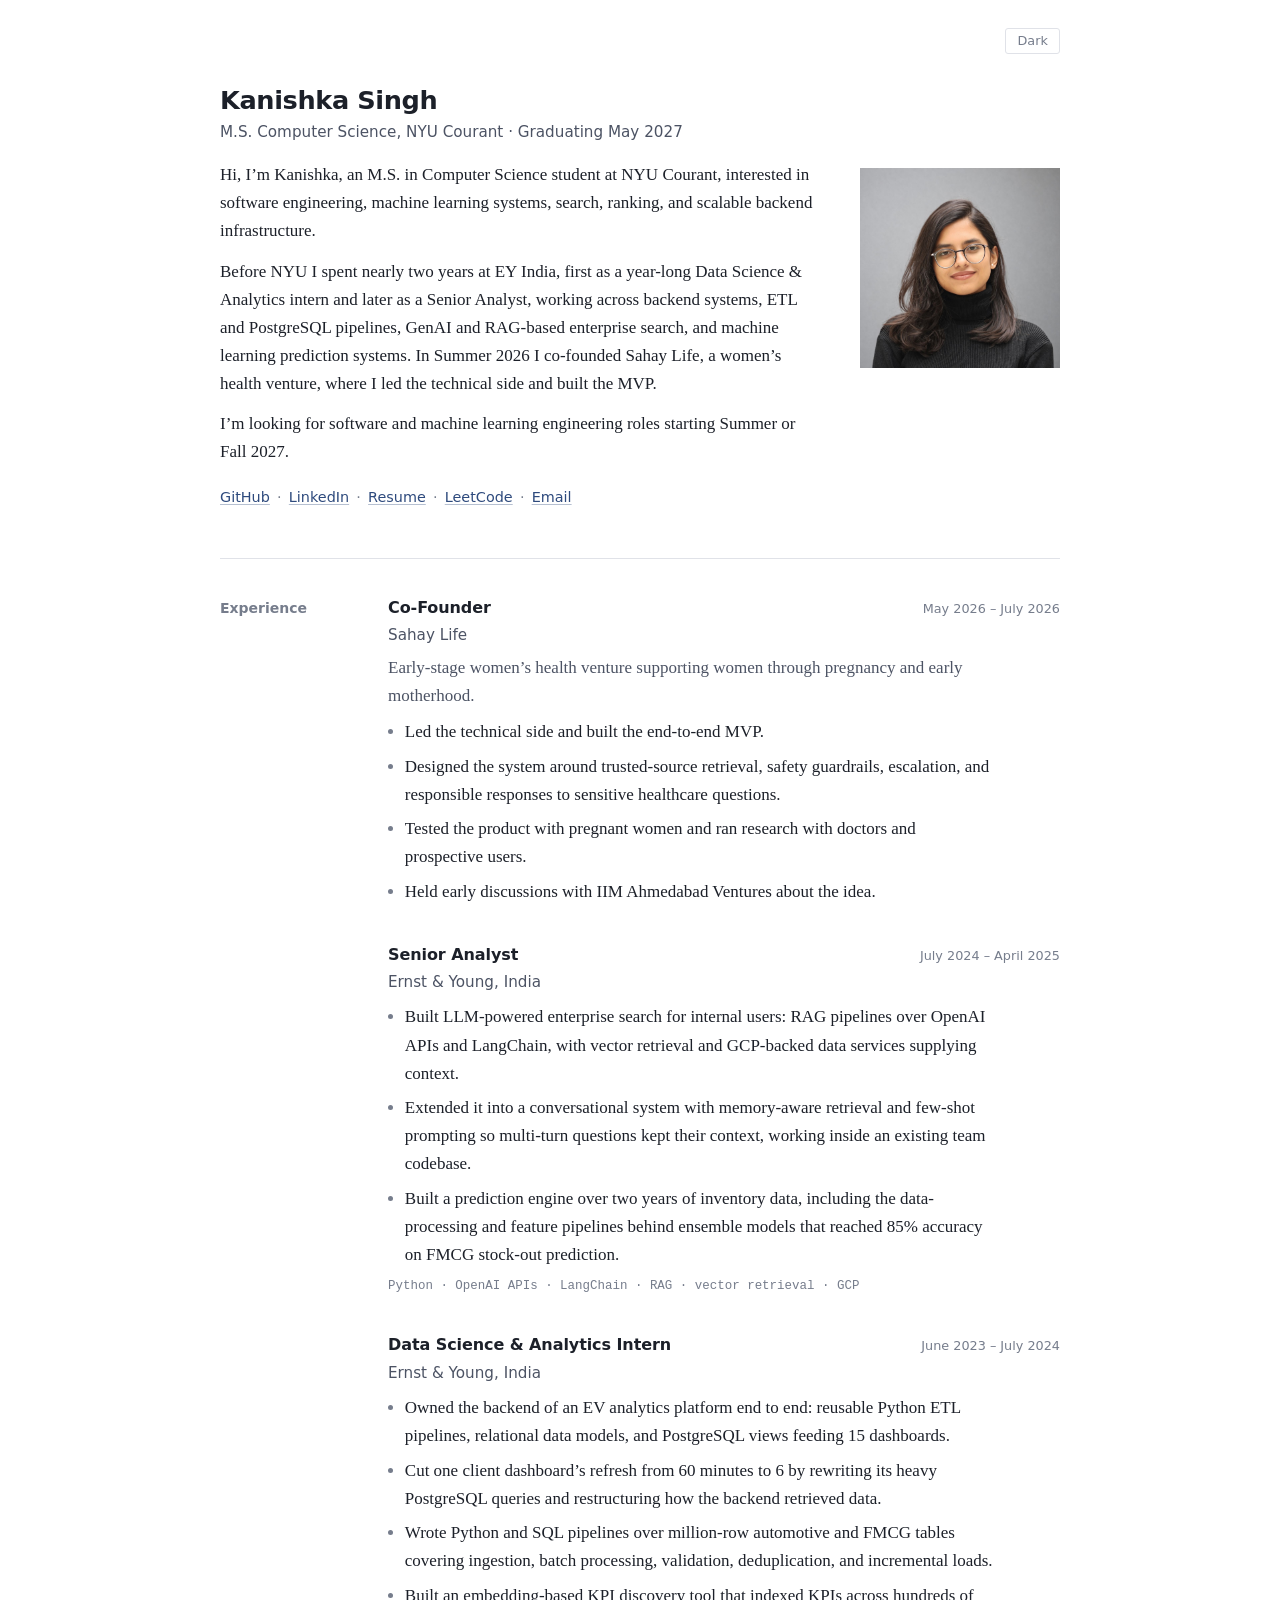
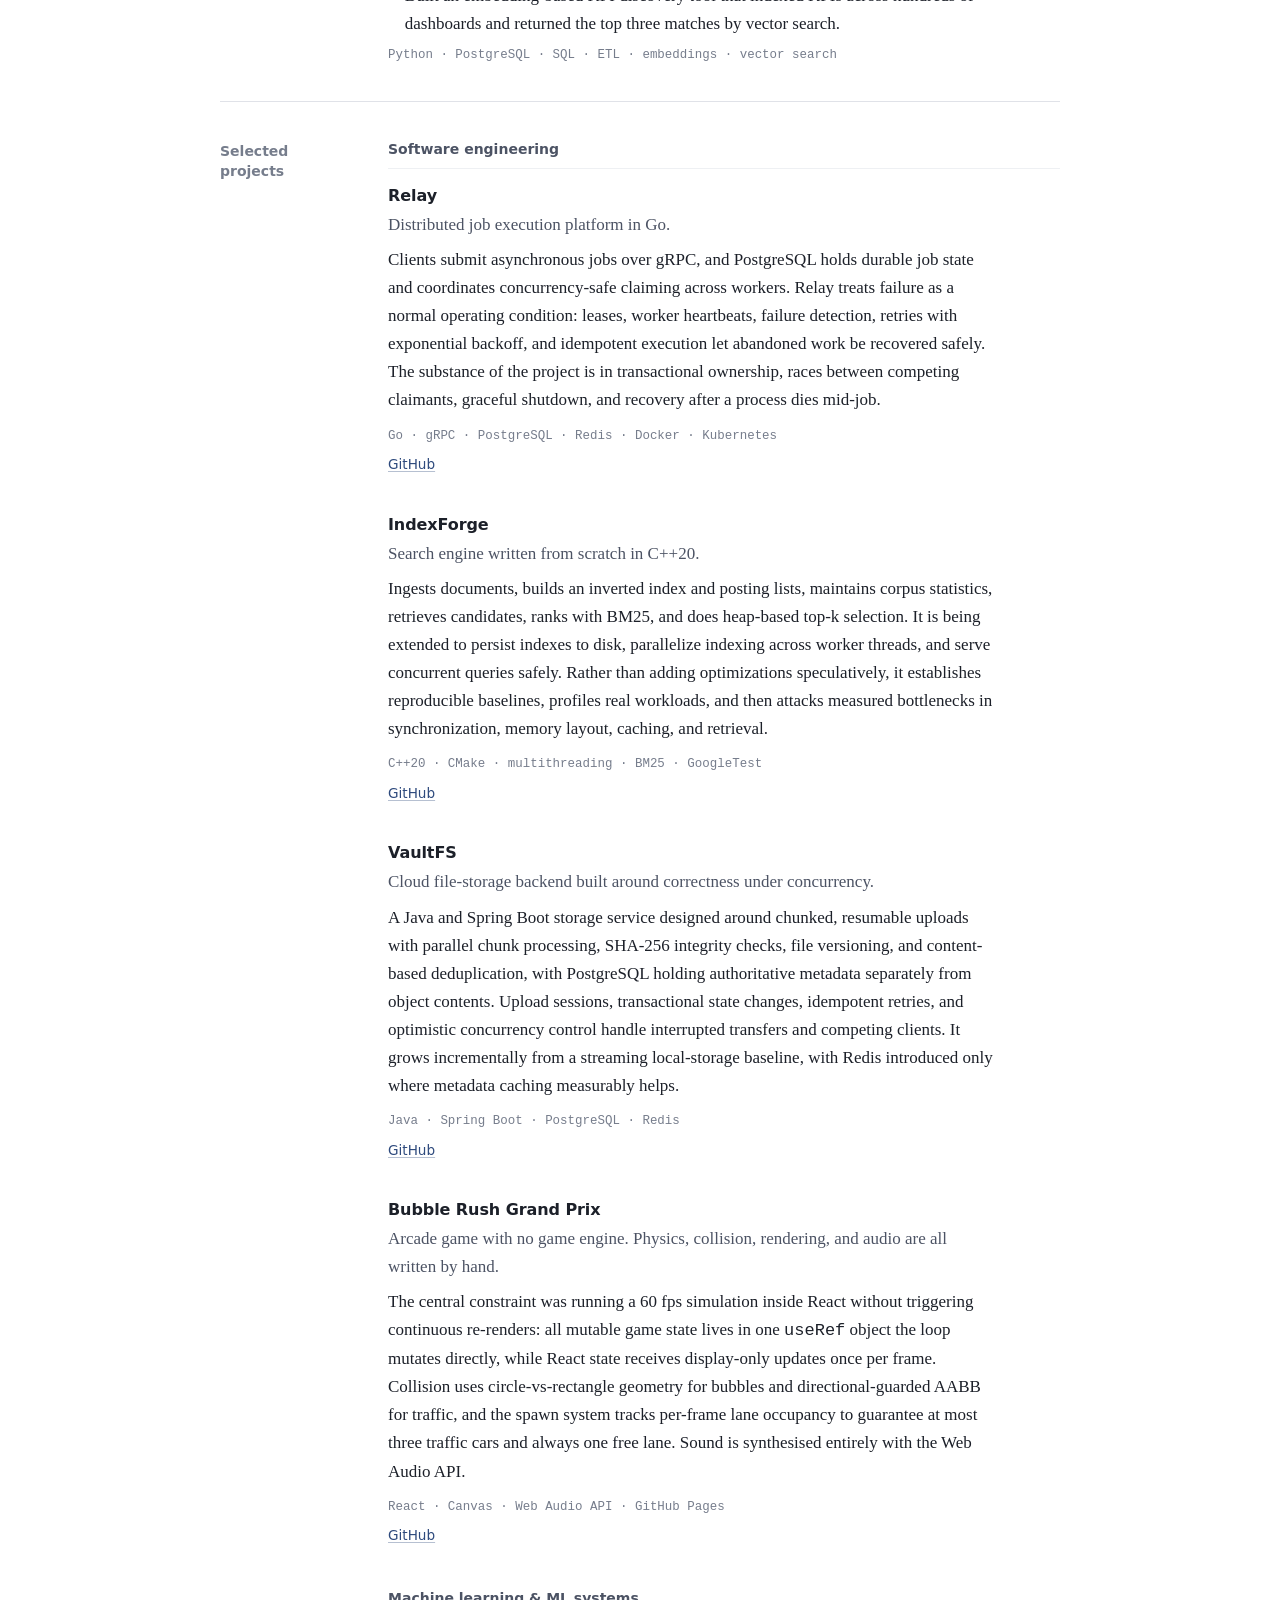
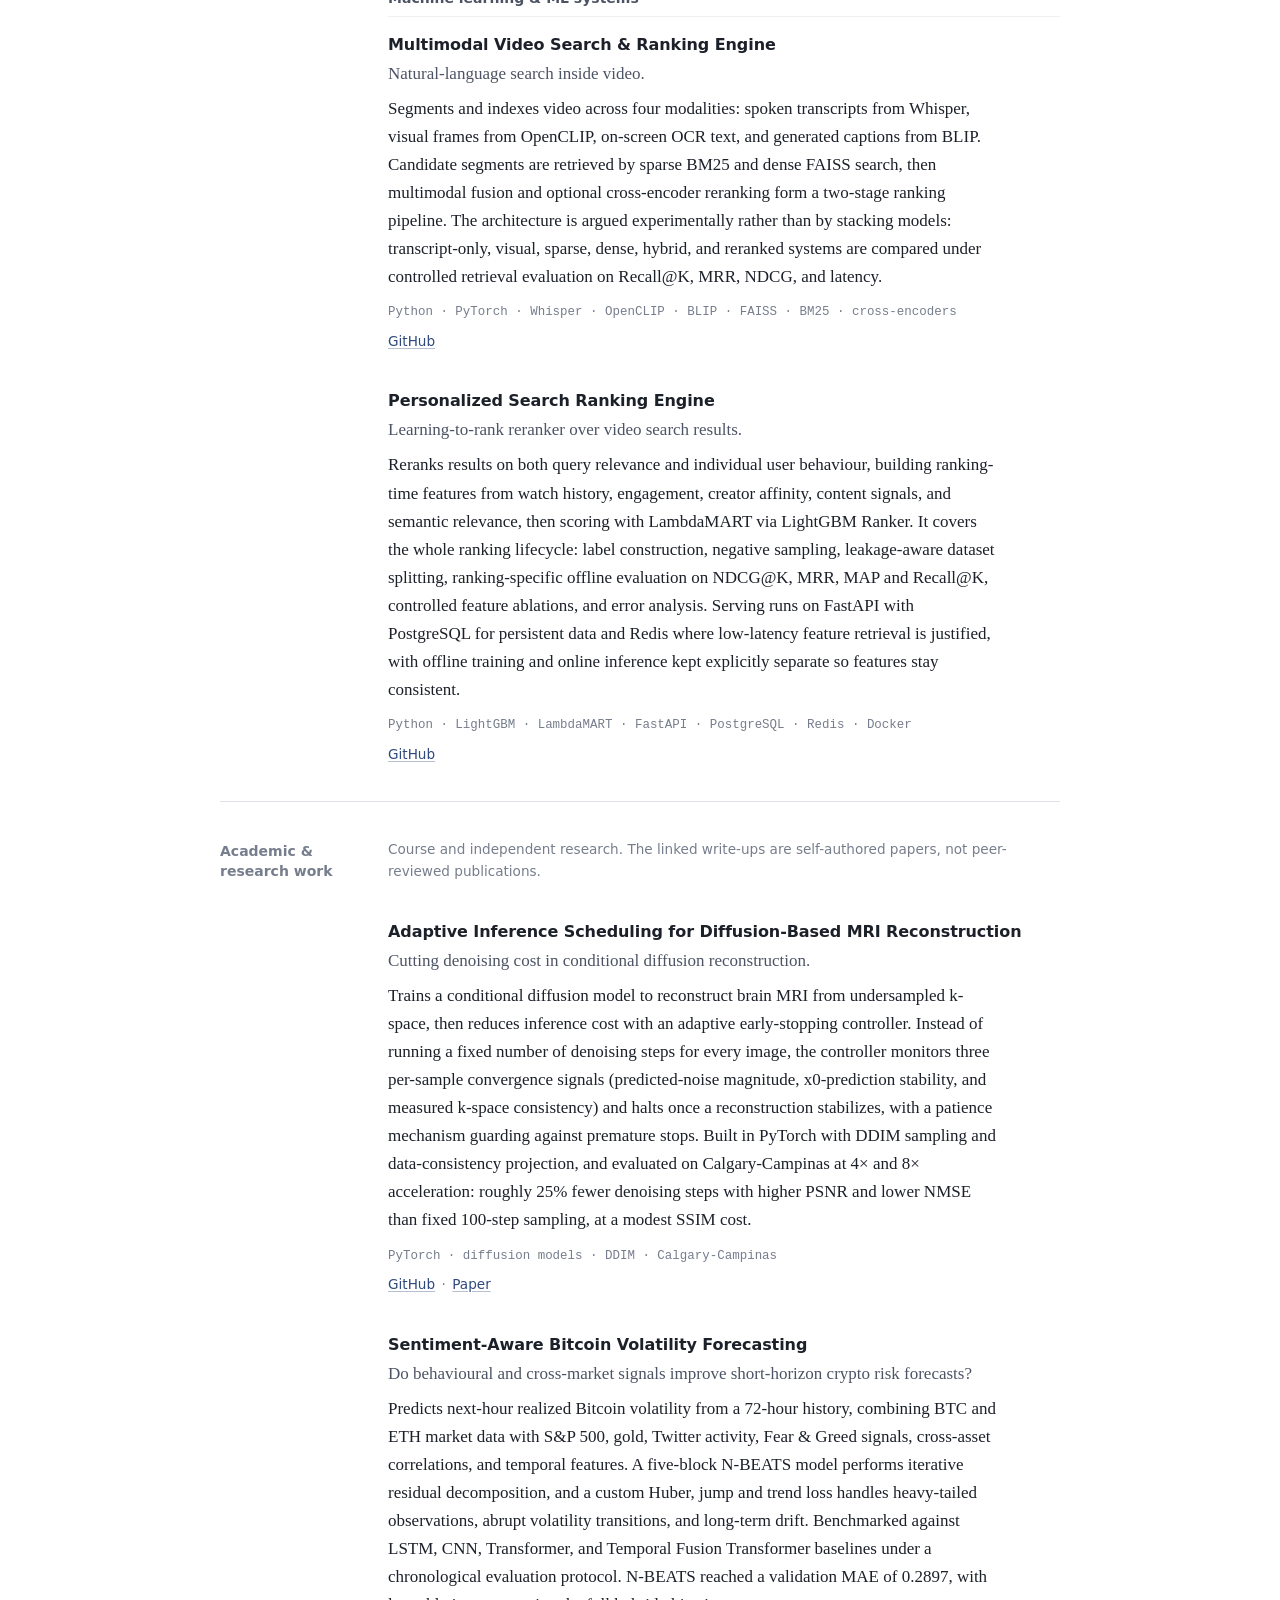
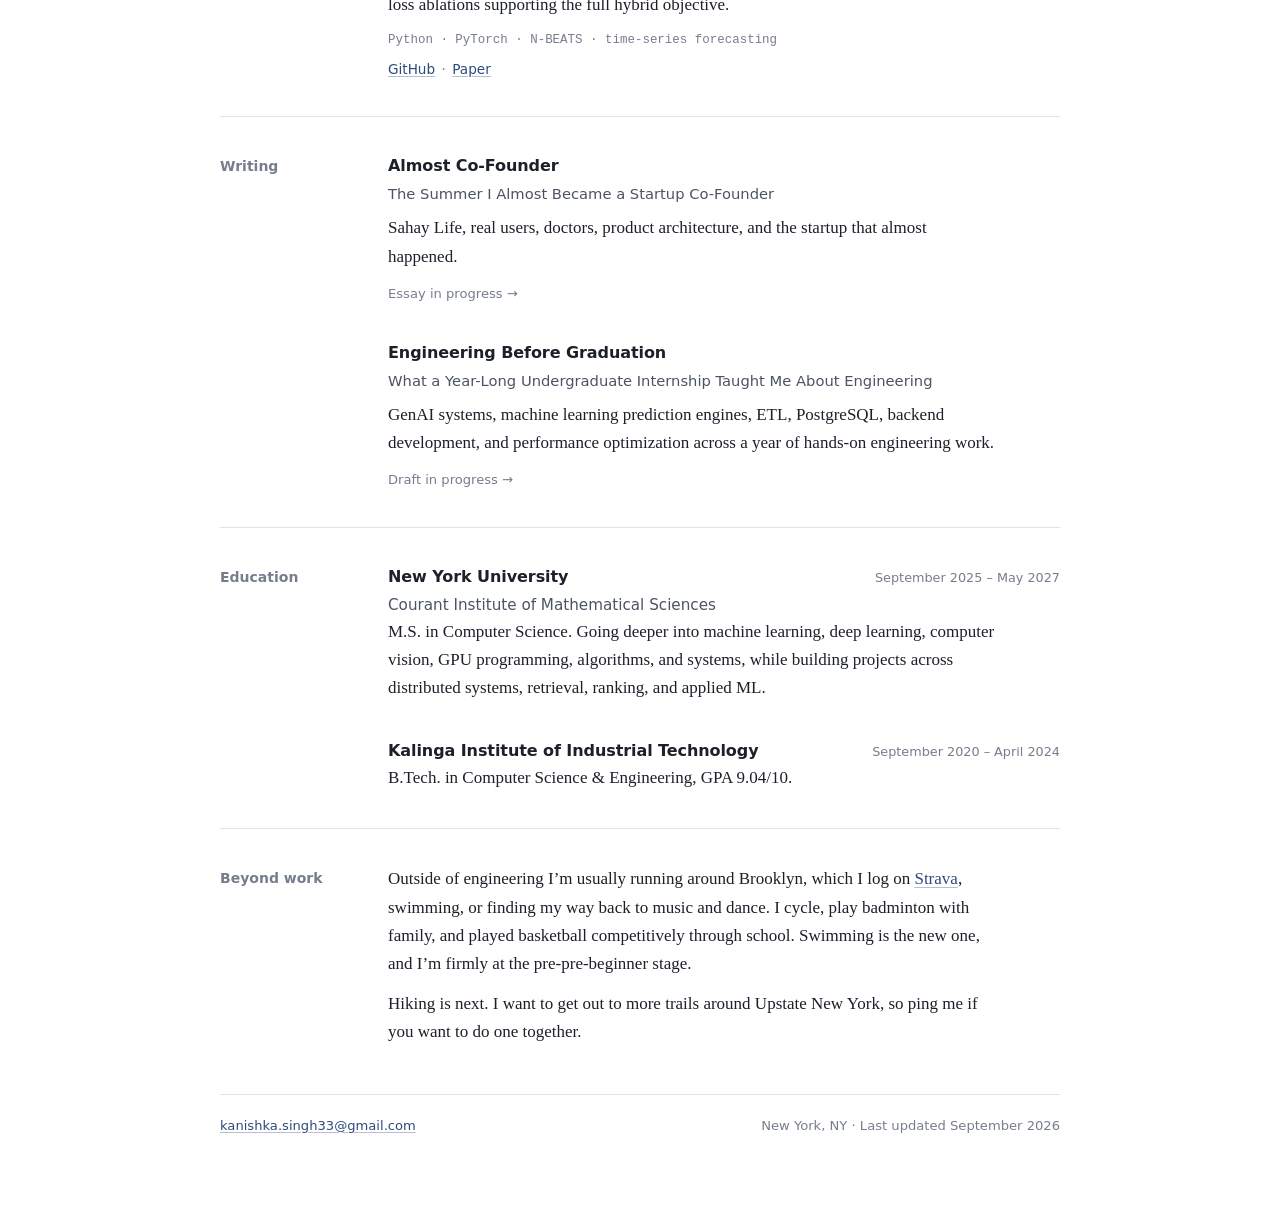
==== commit aaaad0b3: "Update portfolio homepage and styles" ====
--- a/index.html
+++ b/index.html
@@ -74,7 +74,7 @@
   </div>
 
   <figure class="portrait">
-    <img src="assets/kanishka.jpg" alt="Portrait of Kanishka Singh" width="288" height="360"
+    <img src="assets/kanishka.jpg" alt="Portrait of Kanishka Singh" width="320" height="320"
          onerror="this.closest('.portrait').remove()">
   </figure>
 </header>
@@ -155,7 +155,7 @@
 
         <article class="entry">
           <div class="entry-head">
-            <h4 class="entry-title"><a href="projects/relay.html">Relay</a></h4>
+            <h4 class="entry-title">Relay</h4>
           </div>
           <p class="entry-line">Distributed job execution platform in Go.</p>
           <p>Clients submit asynchronous jobs over gRPC, and PostgreSQL holds durable job state and
@@ -167,7 +167,6 @@
           <p class="stack">Go &middot; gRPC &middot; PostgreSQL &middot; Redis &middot; Docker &middot; Kubernetes</p>
           <ul class="links">
             <li><a href="https://github.com/up-the-ladder/Relay" rel="noopener">GitHub</a></li>
-            <li><a href="projects/relay.html">Details</a></li>
           </ul>
         </article>
 
@@ -230,7 +229,7 @@
 
         <article class="entry">
           <div class="entry-head">
-            <h4 class="entry-title"><a href="projects/multimodal-video-search.html">Multimodal Video Search &amp; Ranking Engine</a></h4>
+            <h4 class="entry-title">Multimodal Video Search &amp; Ranking Engine</h4>
           </div>
           <p class="entry-line">Natural-language search inside video.</p>
           <p>Segments and indexes video across four modalities: spoken transcripts from Whisper, visual
@@ -243,7 +242,6 @@
           <p class="stack">Python &middot; PyTorch &middot; Whisper &middot; OpenCLIP &middot; BLIP &middot; FAISS &middot; BM25 &middot; cross-encoders</p>
           <ul class="links">
             <li><a href="https://github.com/up-the-ladder/Multimodal-Video-Search-Ranking-Engine" rel="noopener">GitHub</a></li>
-            <li><a href="projects/multimodal-video-search.html">Details</a></li>
           </ul>
         </article>
 
@@ -378,7 +376,7 @@
       <div class="entry">
         <p>Outside of engineering I&rsquo;m usually running around Brooklyn, which I log on
         <a href="https://www.strava.com/athletes/1771882980" rel="noopener">Strava</a>, swimming,
-        reading, or finding my way back to music and dance. I cycle, play badminton with family, and
+        or finding my way back to music and dance. I cycle, play badminton with family, and
         played basketball competitively through school. Swimming is the new one, and I&rsquo;m firmly at
         the pre-pre-beginner stage.</p>
         <p>Hiking is next. I want to get out to more trails around Upstate New York, so ping me if you
--- a/styles/main.css
+++ b/styles/main.css
@@ -113,7 +113,7 @@
 
 .intro {
   display: grid;
-  grid-template-columns: 1fr 9rem;
+  grid-template-columns: 1fr 12.5rem;
   gap: var(--col-gap);
   align-items: start;
   margin-bottom: 3rem;
@@ -138,15 +138,13 @@
 
 .intro p { max-width: 38rem; }
 
-.portrait { margin: 0; }
+.portrait { margin: 5.1rem 0 0; }  /* top edge lines up with the first line of the intro */
 .portrait img {
   display: block;
   width: 100%;
-  aspect-ratio: 4 / 5;
+  height: auto;
+  aspect-ratio: 1 / 1;
   object-fit: cover;
-  border: 1px solid var(--rule);
-  border-radius: 2px;
-  filter: saturate(0.96);
 }
 
 /* --- link cluster -------------------------------------------------------- */
@@ -419,7 +417,7 @@
     gap: 1.25rem;
     margin-bottom: 2.25rem;
   }
-  .portrait { order: -1; width: 6.25rem; }
+  .portrait { order: -1; width: 7.5rem; margin-top: 0; }
   .name { font-size: 1.45rem; }
 
   .section {
